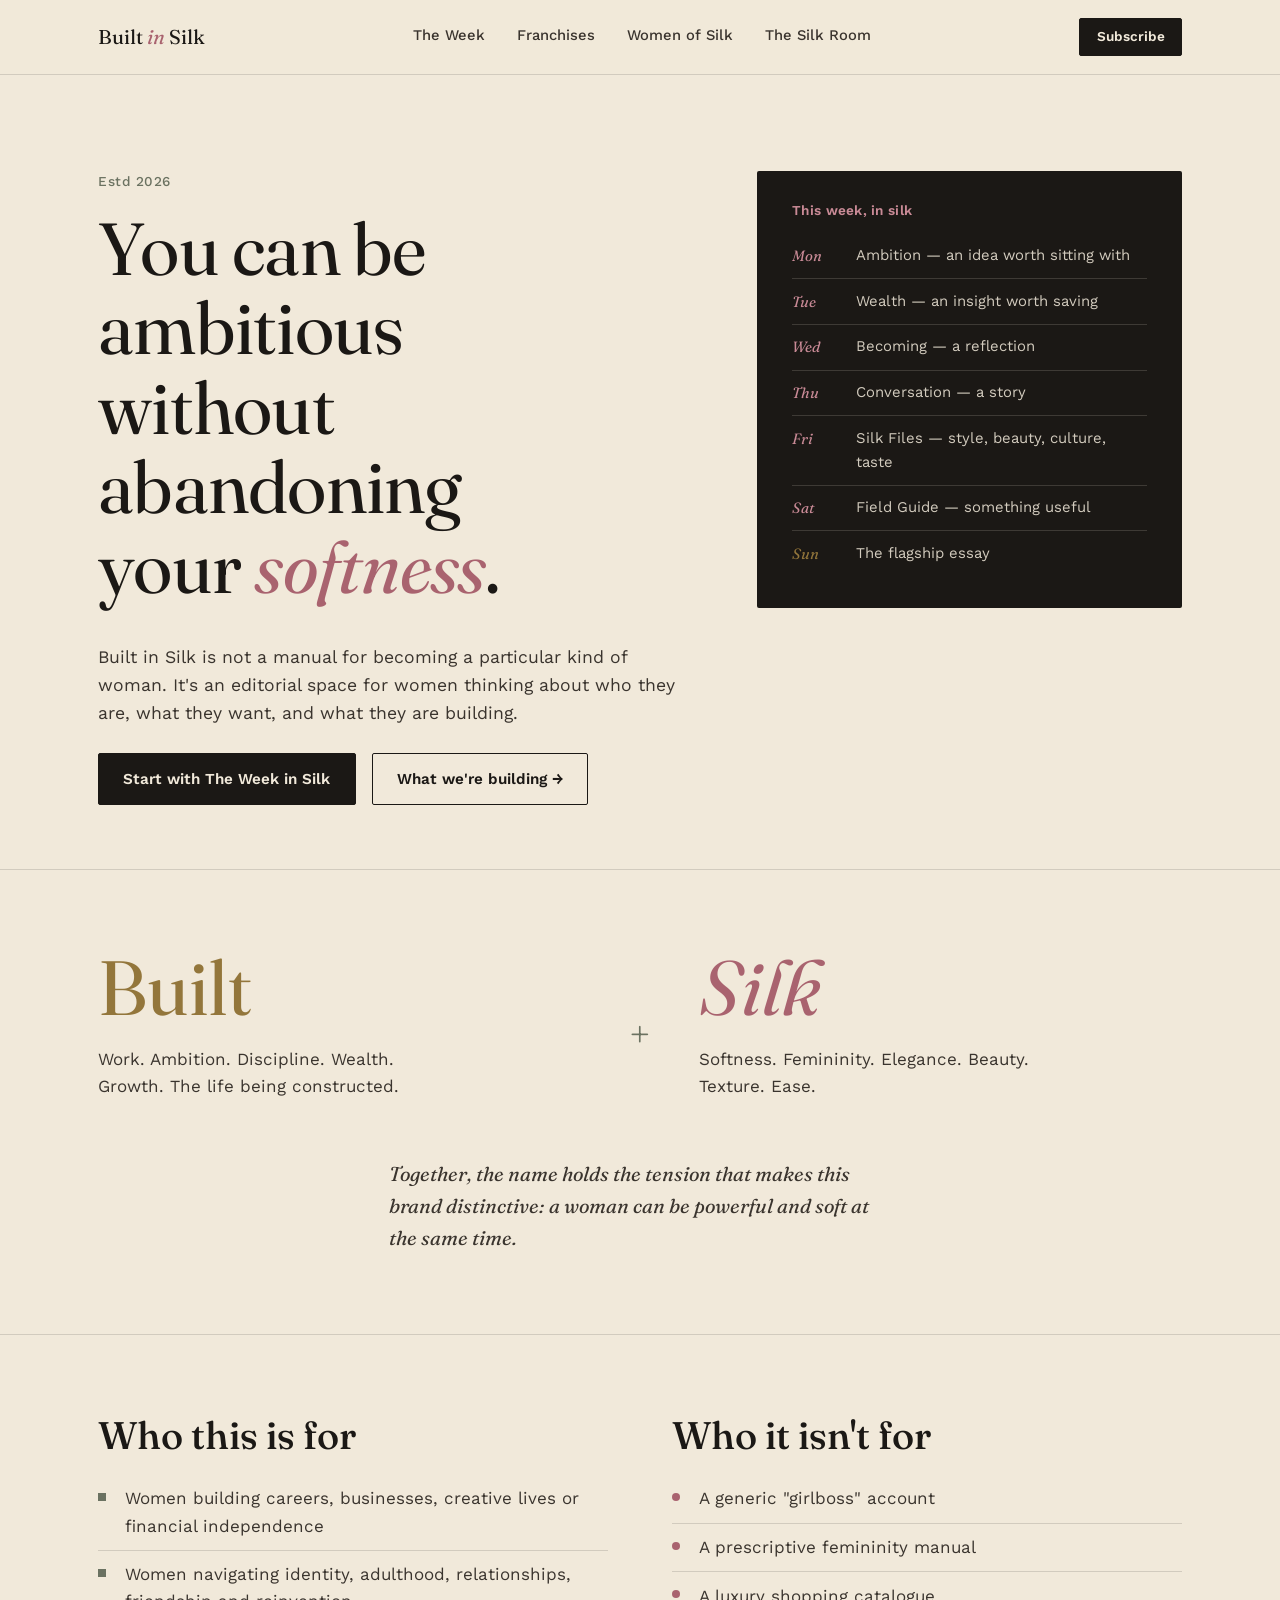
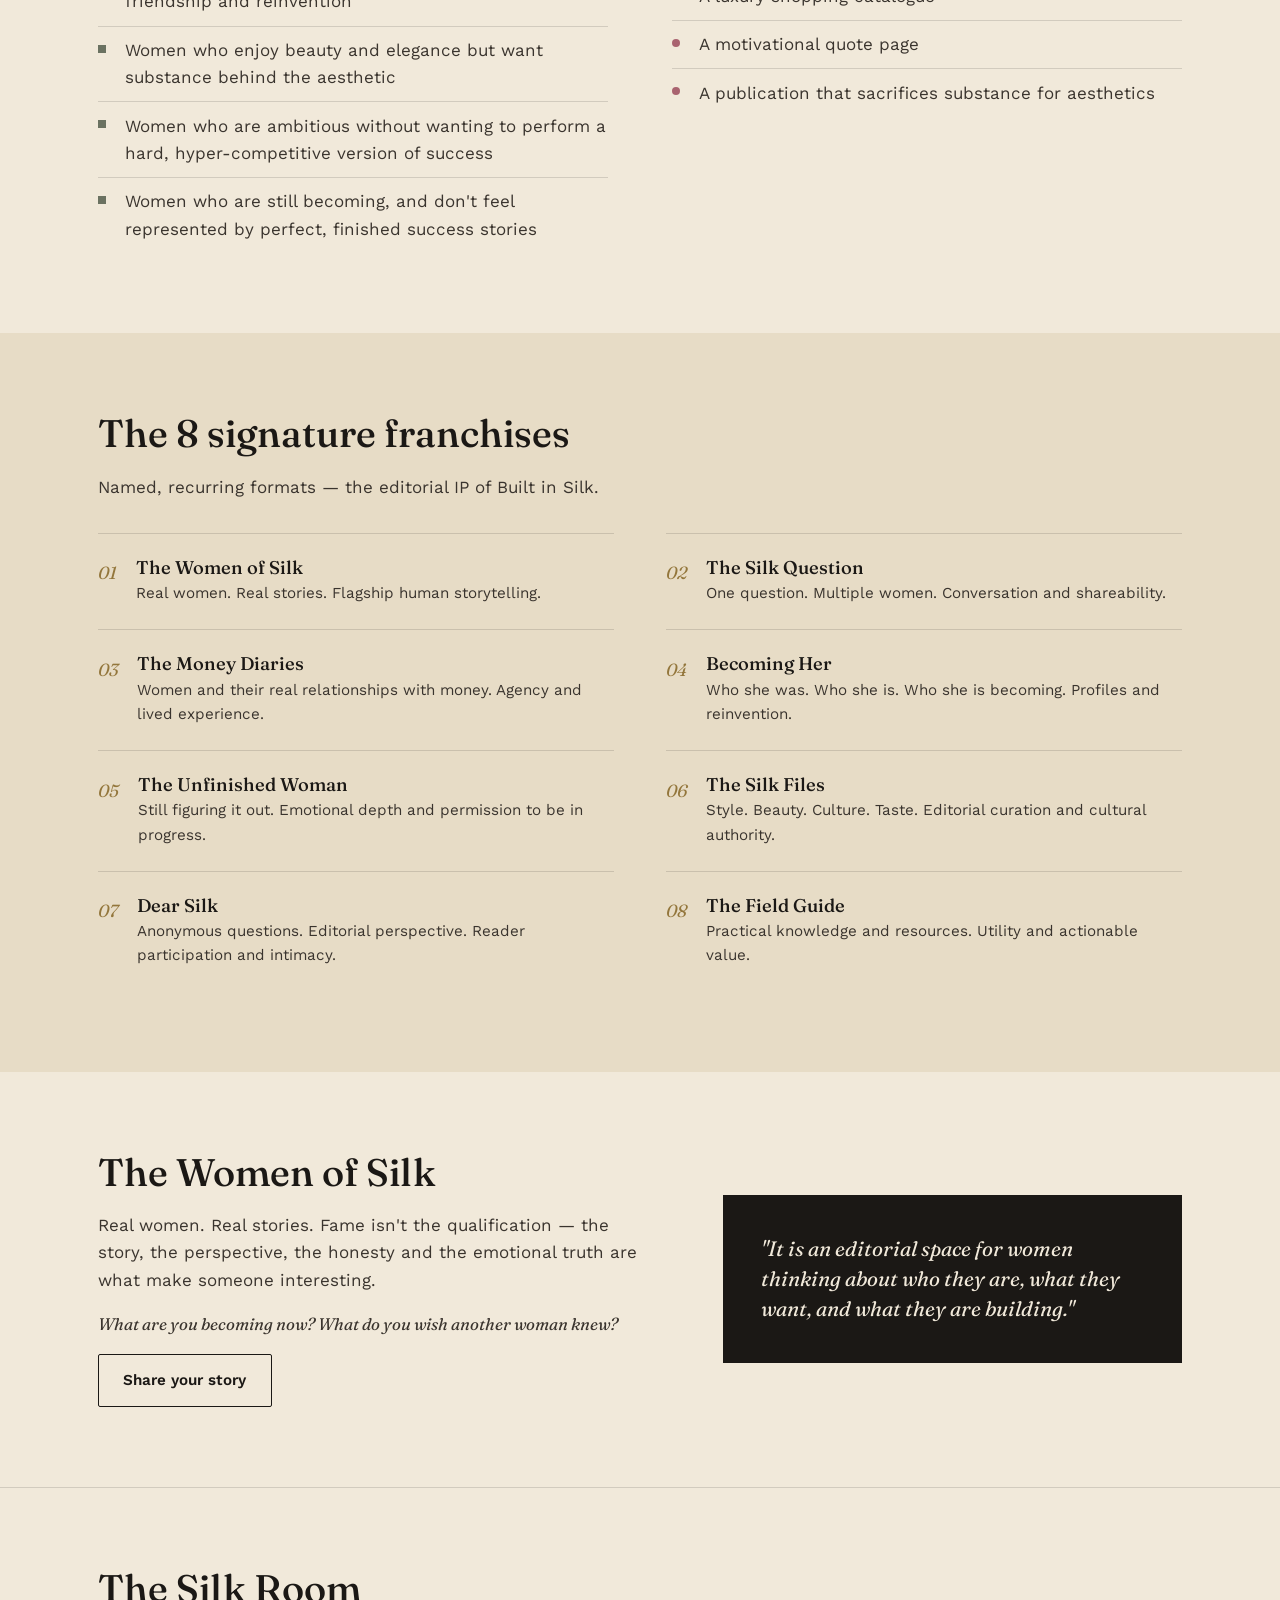
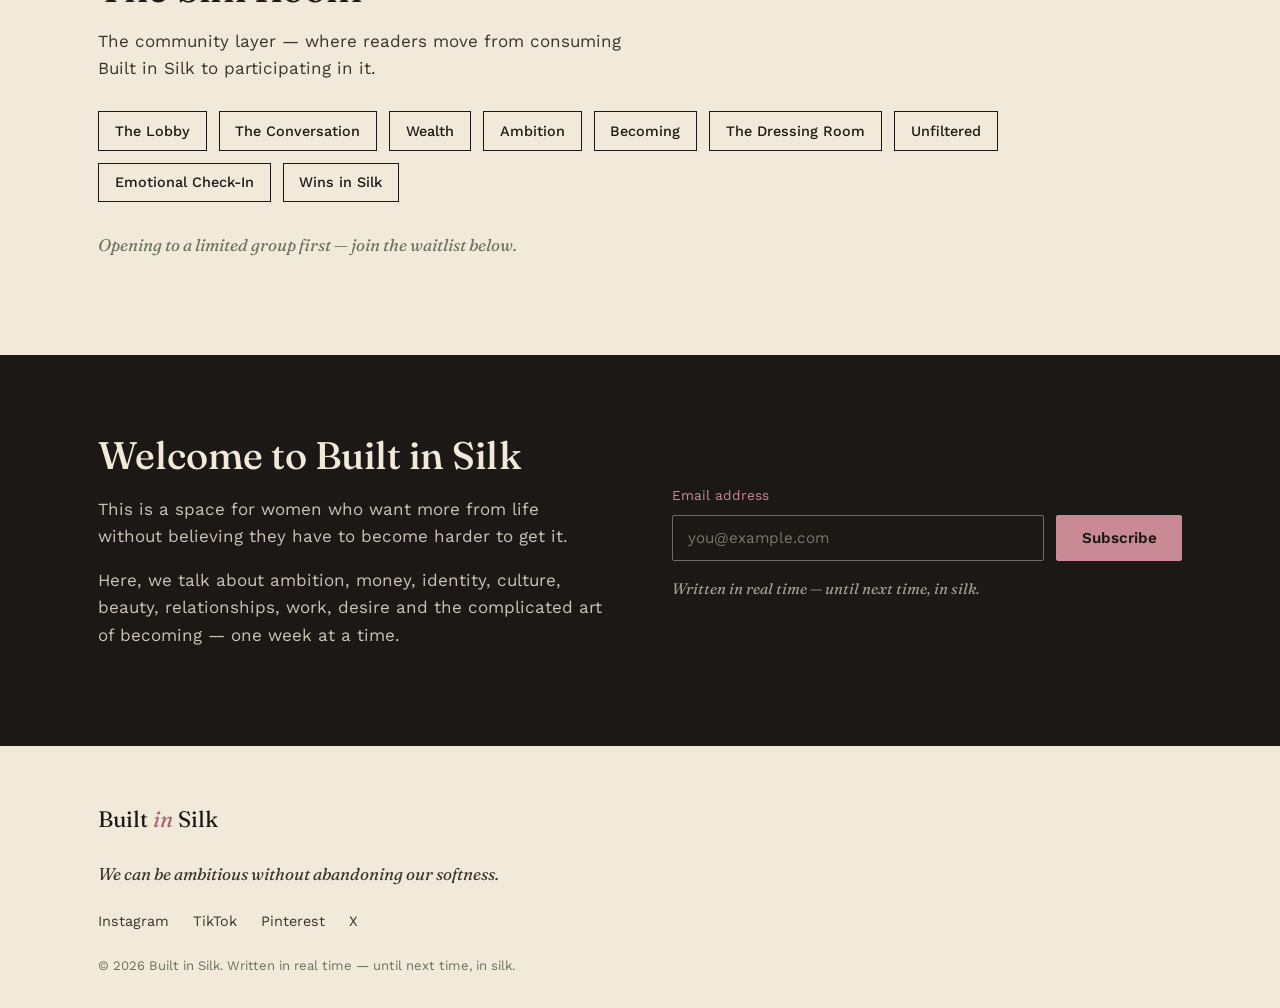
==== index.html @ 6a990e17 "v1" ====
<!DOCTYPE html>
<html lang="en">
<head>
<meta charset="UTF-8">
<meta name="viewport" content="width=device-width, initial-scale=1.0">
<title>Built in Silk — Ambition, wealth &amp; becoming, without losing your softness</title>
<meta name="description" content="Built in Silk is an editorial space for women thinking about who they are, what they want, and what they are building. Ambition, money, identity, culture, beauty and the complicated art of becoming — explored one week at a time.">
<link rel="preconnect" href="https://fonts.googleapis.com">
<link rel="preconnect" href="https://fonts.gstatic.com" crossorigin>
<link href="https://fonts.googleapis.com/css2?family=Fraunces:ital,opsz,wght@0,9..144,400;0,9..144,500;0,9..144,600;1,9..144,500&family=Work+Sans:wght@400;500;600&display=swap" rel="stylesheet">
<link rel="stylesheet" href="styles.css">

<link rel="icon" href="favicon.ico" sizes="any">
<link rel="icon" type="image/png" sizes="16x16" href="favicon-16x16.png">
<link rel="icon" type="image/png" sizes="32x32" href="favicon-32x32.png">
<link rel="apple-touch-icon" sizes="180x180" href="apple-touch-icon.png">
<link rel="manifest" href="site.webmanifest">
<meta name="theme-color" content="#1B1815">
</head>
<body>

<a class="skip-link" href="#main">Skip to content</a>

<header class="site-header">
  <div class="wrap header-inner">
    <a class="wordmark" href="#top">Built <em>in</em> Silk</a>
    <nav class="main-nav" aria-label="Primary">
      <a href="#week">The Week</a>
      <a href="#franchises">Franchises</a>
      <a href="#women">Women of Silk</a>
      <a href="#room">The Silk Room</a>
    </nav>
    <a class="btn btn-small" href="#subscribe">Subscribe</a>
  </div>
</header>

<main id="main">

  <section class="hero" id="top">
    <div class="wrap hero-grid">
      <div class="hero-copy">
        <p class="eyebrow">Estd 2026</p>
        <h1>You can be ambitious<br>without abandoning<br>your <em>softness</em>.</h1>
        <p class="hero-lede">Built in Silk is not a manual for becoming a particular kind of woman. It's an editorial space for women thinking about who they are, what they want, and what they are building.</p>
        <div class="hero-actions">
          <a class="btn" href="#subscribe">Start with The Week in Silk</a>
          <a class="btn btn-ghost" href="#essence">What we're building →</a>
        </div>
      </div>

      <aside class="week-strip" aria-labelledby="week-strip-heading">
        <h2 id="week-strip-heading">This week, in silk</h2>
        <ol class="week-list">
          <li><span class="day">Mon</span><span class="week-desc">Ambition — an idea worth sitting with</span></li>
          <li><span class="day">Tue</span><span class="week-desc">Wealth — an insight worth saving</span></li>
          <li><span class="day">Wed</span><span class="week-desc">Becoming — a reflection</span></li>
          <li><span class="day">Thu</span><span class="week-desc">Conversation — a story</span></li>
          <li><span class="day">Fri</span><span class="week-desc">Silk Files — style, beauty, culture, taste</span></li>
          <li><span class="day">Sat</span><span class="week-desc">Field Guide — something useful</span></li>
          <li><span class="day day-sunday">Sun</span><span class="week-desc">The flagship essay</span></li>
        </ol>
      </aside>
    </div>
  </section>

  <section class="essence" id="essence">
    <div class="wrap essence-grid">
      <div class="essence-word essence-built">
        <span class="essence-label">Built</span>
        <p>Work. Ambition. Discipline. Wealth. Growth. The life being constructed.</p>
      </div>
      <div class="essence-join" aria-hidden="true">+</div>
      <div class="essence-word essence-silk">
        <span class="essence-label">Silk</span>
        <p>Softness. Femininity. Elegance. Beauty. Texture. Ease.</p>
      </div>
    </div>
    <p class="essence-belief wrap">Together, the name holds the tension that makes this brand distinctive: a woman can be powerful and soft at the same time.</p>
  </section>

  <section class="audience">
    <div class="wrap audience-grid">
      <div>
        <h2>Who this is for</h2>
        <ul class="check-list">
          <li>Women building careers, businesses, creative lives or financial independence</li>
          <li>Women navigating identity, adulthood, relationships, friendship and reinvention</li>
          <li>Women who enjoy beauty and elegance but want substance behind the aesthetic</li>
          <li>Women who are ambitious without wanting to perform a hard, hyper-competitive version of success</li>
          <li>Women who are still becoming, and don't feel represented by perfect, finished success stories</li>
        </ul>
      </div>
      <div>
        <h2>Who it isn't for</h2>
        <ul class="x-list">
          <li>A generic "girlboss" account</li>
          <li>A prescriptive femininity manual</li>
          <li>A luxury shopping catalogue</li>
          <li>A motivational quote page</li>
          <li>A publication that sacrifices substance for aesthetics</li>
        </ul>
      </div>
    </div>
  </section>

  <section class="franchises" id="franchises">
    <div class="wrap">
      <h2>The 8 signature franchises</h2>
      <p class="section-lede">Named, recurring formats — the editorial IP of Built in Silk.</p>
      <ol class="franchise-index">
        <li><span class="num">01</span><div><h3>The Women of Silk</h3><p>Real women. Real stories. Flagship human storytelling.</p></div></li>
        <li><span class="num">02</span><div><h3>The Silk Question</h3><p>One question. Multiple women. Conversation and shareability.</p></div></li>
        <li><span class="num">03</span><div><h3>The Money Diaries</h3><p>Women and their real relationships with money. Agency and lived experience.</p></div></li>
        <li><span class="num">04</span><div><h3>Becoming Her</h3><p>Who she was. Who she is. Who she is becoming. Profiles and reinvention.</p></div></li>
        <li><span class="num">05</span><div><h3>The Unfinished Woman</h3><p>Still figuring it out. Emotional depth and permission to be in progress.</p></div></li>
        <li><span class="num">06</span><div><h3>The Silk Files</h3><p>Style. Beauty. Culture. Taste. Editorial curation and cultural authority.</p></div></li>
        <li><span class="num">07</span><div><h3>Dear Silk</h3><p>Anonymous questions. Editorial perspective. Reader participation and intimacy.</p></div></li>
        <li><span class="num">08</span><div><h3>The Field Guide</h3><p>Practical knowledge and resources. Utility and actionable value.</p></div></li>
      </ol>
    </div>
  </section>

  <section class="women" id="women">
    <div class="wrap women-grid">
      <div class="women-copy">
        <h2>The Women of Silk</h2>
        <p>Real women. Real stories. Fame isn't the qualification — the story, the perspective, the honesty and the emotional truth are what make someone interesting.</p>
        <p class="women-question">What are you becoming now? What do you wish another woman knew?</p>
        <a class="btn btn-ghost" href="#subscribe">Share your story</a>
      </div>
      <div class="women-quote">
        <blockquote>
          "It is an editorial space for women thinking about who they are, what they want, and what they are building."
        </blockquote>
      </div>
    </div>
  </section>

  <section class="room" id="room">
    <div class="wrap">
      <h2>The Silk Room</h2>
      <p class="section-lede">The community layer — where readers move from consuming Built in Silk to participating in it.</p>
      <ul class="room-list">
        <li>The Lobby</li>
        <li>The Conversation</li>
        <li>Wealth</li>
        <li>Ambition</li>
        <li>Becoming</li>
        <li>The Dressing Room</li>
        <li>Unfiltered</li>
        <li>Emotional Check-In</li>
        <li>Wins in Silk</li>
      </ul>
      <p class="room-note">Opening to a limited group first — join the waitlist below.</p>
    </div>
  </section>

  <section class="subscribe" id="subscribe">
    <div class="wrap subscribe-grid">
      <div class="subscribe-copy">
        <h2>Welcome to Built in Silk</h2>
        <p>This is a space for women who want more from life without believing they have to become harder to get it.</p>
        <p>Here, we talk about ambition, money, identity, culture, beauty, relationships, work, desire and the complicated art of becoming — one week at a time.</p>
      </div>
      <form class="subscribe-form" action="#" method="post">
        <label for="email">Email address</label>
        <div class="form-row">
          <input type="email" id="email" name="email" placeholder="you@example.com" required>
          <button type="submit" class="btn">Subscribe</button>
        </div>
        <p class="form-note">Written in real time — until next time, in silk.</p>
      </form>
    </div>
  </section>

</main>

<footer class="site-footer">
  <div class="wrap footer-inner">
    <p class="wordmark small">Built <em>in</em> Silk</p>
    <p class="footer-rule">We can be ambitious without abandoning our softness.</p>
    <nav class="footer-nav" aria-label="Social">
      <a href="#">Instagram</a>
      <a href="#">TikTok</a>
      <a href="#">Pinterest</a>
      <a href="#">X</a>
    </nav>
    <p class="footer-copy">© 2026 Built in Silk. Written in real time — until next time, in silk.</p>
  </div>
</footer>

<script src="script.js"></script>
</body>
</html>
---- styles.css ----
/* ---------------------------------------------------
   Built in Silk — tokens
--------------------------------------------------- */
:root{
  --ink: #1B1815;
  --ink-soft: #3A342E;
  --paper: #F1E9DA;
  --paper-deep: #E7DCC6;
  --silk: #C98A96;
  --silk-deep: #A9636F;
  --gold: #93763B;
  --sage: #6B7261;
  --line: rgba(27,24,21,0.14);

  --serif: "Fraunces", ui-serif, Georgia, serif;
  --sans: "Work Sans", ui-sans-serif, system-ui, sans-serif;

  --max: 1180px;
  --gutter: clamp(1.25rem, 4vw, 3rem);
}

*, *::before, *::after{ box-sizing: border-box; }
html{ scroll-behavior: smooth; }
@media (prefers-reduced-motion: reduce){
  html{ scroll-behavior: auto; }
  *{ animation-duration: 0.001ms !important; animation-iteration-count: 1 !important; transition-duration: 0.001ms !important; }
}

body{
  margin: 0;
  background: var(--paper);
  color: var(--ink);
  font-family: var(--sans);
  font-size: 17px;
  line-height: 1.6;
  -webkit-font-smoothing: antialiased;
}

.wrap{
  max-width: var(--max);
  margin: 0 auto;
  padding-left: var(--gutter);
  padding-right: var(--gutter);
}

h1, h2, h3{
  font-family: var(--serif);
  font-weight: 500;
  line-height: 1.08;
  margin: 0 0 0.5em;
  color: var(--ink);
}

h1{ font-size: clamp(2.6rem, 6vw, 4.6rem); font-weight: 400; letter-spacing: -0.01em; }
h1 em{ font-style: italic; color: var(--silk-deep); }
h2{ font-size: clamp(1.7rem, 3.4vw, 2.4rem); }
h3{ font-size: 1.15rem; margin-bottom: 0.3em; }

p{ margin: 0 0 1em; max-width: 62ch; }

a{ color: inherit; }

.skip-link{
  position: absolute;
  left: -9999px;
  top: 0;
  background: var(--ink);
  color: var(--paper);
  padding: 0.75em 1.25em;
  z-index: 100;
}
.skip-link:focus{ left: var(--gutter); top: 1rem; }

a:focus-visible, button:focus-visible, input:focus-visible{
  outline: 2px solid var(--gold);
  outline-offset: 3px;
}

/* ---------------------------------------------------
   Buttons
--------------------------------------------------- */
.btn{
  display: inline-block;
  font-family: var(--sans);
  font-weight: 600;
  font-size: 0.95rem;
  text-decoration: none;
  background: var(--ink);
  color: var(--paper);
  padding: 0.85em 1.6em;
  border-radius: 2px;
  border: 1px solid var(--ink);
  cursor: pointer;
  transition: background 0.2s ease, color 0.2s ease, transform 0.2s ease;
}
.btn:hover{ background: var(--gold); border-color: var(--gold); }
.btn-small{ padding: 0.55em 1.2em; font-size: 0.85rem; }
.btn-ghost{
  background: transparent;
  color: var(--ink);
  border: 1px solid var(--ink);
}
.btn-ghost:hover{ background: var(--ink); color: var(--paper); }

/* ---------------------------------------------------
   Header
--------------------------------------------------- */
.site-header{
  position: sticky;
  top: 0;
  background: rgba(241,233,218,0.92);
  backdrop-filter: blur(6px);
  border-bottom: 1px solid var(--line);
  z-index: 20;
}
.header-inner{
  display: flex;
  align-items: center;
  justify-content: space-between;
  padding-top: 1.1rem;
  padding-bottom: 1.1rem;
  gap: 1.5rem;
}
.wordmark{
  font-family: var(--serif);
  font-size: 1.25rem;
  text-decoration: none;
  color: var(--ink);
  white-space: nowrap;
}
.wordmark em{ font-style: italic; color: var(--silk-deep); }
.wordmark.small{ font-size: 1.4rem; }

.main-nav{
  display: flex;
  gap: 2rem;
  flex: 1;
  justify-content: center;
}
.main-nav a{
  text-decoration: none;
  font-size: 0.92rem;
  font-weight: 500;
  color: var(--ink-soft);
  position: relative;
  padding-bottom: 3px;
}
.main-nav a::after{
  content: "";
  position: absolute;
  left: 0; right: 100%;
  bottom: 0;
  height: 1px;
  background: var(--gold);
  transition: right 0.25s ease;
}
.main-nav a:hover::after{ right: 0; }

@media (max-width: 780px){
  .main-nav{ display: none; }
}

/* ---------------------------------------------------
   Hero
--------------------------------------------------- */
.hero{ padding: clamp(3rem, 8vw, 6rem) 0 clamp(2.5rem, 6vw, 4rem); }
.hero-grid{
  display: grid;
  grid-template-columns: 1.4fr 1fr;
  gap: clamp(2rem, 5vw, 5rem);
  align-items: start;
}
@media (max-width: 900px){
  .hero-grid{ grid-template-columns: 1fr; }
}

.eyebrow{
  font-size: 0.85rem;
  letter-spacing: 0.04em;
  color: var(--sage);
  margin-bottom: 1.2em;
  font-weight: 500;
}

.hero-copy h1{ animation: rise 0.8s ease both; }
.hero-lede{ font-size: 1.1rem; color: var(--ink-soft); animation: rise 0.8s 0.15s ease both; }
.hero-actions{ display: flex; flex-wrap: wrap; gap: 1rem; margin-top: 1.6rem; animation: rise 0.8s 0.3s ease both; }

@keyframes rise{
  from{ opacity: 0; transform: translateY(14px); }
  to{ opacity: 1; transform: translateY(0); }
}

.week-strip{
  background: var(--ink);
  color: var(--paper);
  padding: 2rem clamp(1.4rem, 3vw, 2.2rem);
  border-radius: 2px;
  animation: rise 0.8s 0.2s ease both;
}
.week-strip h2{
  font-family: var(--sans);
  font-size: 0.85rem;
  font-weight: 600;
  letter-spacing: 0.02em;
  color: var(--silk);
  margin-bottom: 1.2em;
}
.week-list{
  list-style: none;
  margin: 0; padding: 0;
}
.week-list li{
  display: flex;
  gap: 1rem;
  padding: 0.7em 0;
  border-top: 1px solid rgba(241,233,218,0.16);
  font-size: 0.93rem;
}
.week-list li:first-child{ border-top: none; }
.day{
  font-family: var(--serif);
  font-style: italic;
  color: var(--silk);
  min-width: 3.2em;
  flex-shrink: 0;
}
.day-sunday{ color: var(--gold); }
.week-desc{ color: rgba(241,233,218,0.86); }

/* ---------------------------------------------------
   Essence (BUILT + SILK)
--------------------------------------------------- */
.essence{ padding: clamp(3rem, 7vw, 5rem) 0; border-top: 1px solid var(--line); border-bottom: 1px solid var(--line); }
.essence-grid{
  max-width: var(--max);
  margin: 0 auto;
  padding: 0 var(--gutter);
  display: grid;
  grid-template-columns: 1fr auto 1fr;
  gap: clamp(1.5rem, 4vw, 3rem);
  align-items: center;
}
@media (max-width: 700px){
  .essence-grid{ grid-template-columns: 1fr; text-align: left; }
  .essence-join{ display: none; }
}
.essence-label{
  display: block;
  font-family: var(--serif);
  font-size: clamp(2.8rem, 7vw, 4.8rem);
  line-height: 1;
  margin-bottom: 0.25em;
}
.essence-built .essence-label{ color: var(--gold); }
.essence-silk .essence-label{ color: var(--silk-deep); font-style: italic; }
.essence-word p{ color: var(--ink-soft); max-width: 32ch; }
.essence-join{
  font-family: var(--serif);
  font-size: 2.5rem;
  color: var(--sage);
}
.essence-belief{
  margin-top: 2.5rem;
  font-family: var(--serif);
  font-size: 1.25rem;
  font-style: italic;
  color: var(--ink-soft);
  max-width: 46ch;
}

/* ---------------------------------------------------
   Audience
--------------------------------------------------- */
.audience{ padding: clamp(3rem, 7vw, 5rem) 0; }
.audience-grid{
  display: grid;
  grid-template-columns: 1fr 1fr;
  gap: clamp(2rem, 5vw, 4rem);
}
@media (max-width: 780px){ .audience-grid{ grid-template-columns: 1fr; } }
.check-list, .x-list{ list-style: none; margin: 0; padding: 0; }
.check-list li, .x-list li{
  padding: 0.6em 0 0.6em 1.6em;
  border-top: 1px solid var(--line);
  position: relative;
  color: var(--ink-soft);
}
.check-list li:first-child, .x-list li:first-child{ border-top: none; }
.check-list li::before{
  content: "";
  position: absolute; left: 0; top: 1.05em;
  width: 8px; height: 8px;
  background: var(--sage);
}
.x-list li::before{
  content: "";
  position: absolute; left: 0; top: 1.05em;
  width: 8px; height: 8px;
  background: var(--silk-deep);
  border-radius: 50%;
}

/* ---------------------------------------------------
   Franchises
--------------------------------------------------- */
.franchises{ padding: clamp(3rem, 7vw, 5rem) 0; background: var(--paper-deep); }
.section-lede{ color: var(--ink-soft); max-width: 50ch; }
.franchise-index{
  list-style: none;
  margin: 2rem 0 0;
  padding: 0;
  display: grid;
  grid-template-columns: 1fr 1fr;
  column-gap: clamp(2rem, 4vw, 4rem);
}
.franchise-index li{
  display: flex;
  gap: 1.2rem;
  padding: 1.4em 0;
  border-top: 1px solid var(--line);
}
@media (max-width: 780px){
  .franchise-index{ grid-template-columns: 1fr; }
}
.franchise-index .num{
  font-family: var(--serif);
  font-style: italic;
  color: var(--gold);
  font-size: 1.1rem;
  flex-shrink: 0;
  padding-top: 0.1em;
}
.franchise-index h3{ margin-bottom: 0.2em; }
.franchise-index p{ color: var(--ink-soft); font-size: 0.95rem; margin: 0; }

/* ---------------------------------------------------
   Women of Silk
--------------------------------------------------- */
.women{ padding: clamp(3rem, 7vw, 5rem) 0; }
.women-grid{
  display: grid;
  grid-template-columns: 1.1fr 0.9fr;
  gap: clamp(2rem, 5vw, 4rem);
  align-items: center;
}
@media (max-width: 780px){ .women-grid{ grid-template-columns: 1fr; } }
.women-copy p{ color: var(--ink-soft); }
.women-question{ font-style: italic; font-family: var(--serif); color: var(--ink); font-size: 1.05rem; }
.women-quote{
  background: var(--ink);
  color: var(--paper);
  padding: clamp(1.6rem, 4vw, 2.4rem);
}
.women-quote blockquote{
  margin: 0;
  font-family: var(--serif);
  font-style: italic;
  font-size: 1.3rem;
  line-height: 1.45;
}

/* ---------------------------------------------------
   Silk Room
--------------------------------------------------- */
.room{ padding: clamp(3rem, 7vw, 5rem) 0; border-top: 1px solid var(--line); }
.room-list{
  list-style: none;
  display: flex;
  flex-wrap: wrap;
  gap: 0.75rem;
  margin: 1.8rem 0;
  padding: 0;
}
.room-list li{
  border: 1px solid var(--ink);
  padding: 0.5em 1.1em;
  font-size: 0.9rem;
  font-weight: 500;
}
.room-note{ color: var(--sage); font-style: italic; font-family: var(--serif); }

/* ---------------------------------------------------
   Subscribe
--------------------------------------------------- */
.subscribe{ padding: clamp(3rem, 7vw, 5rem) 0; background: var(--ink); color: var(--paper); }
.subscribe h2{ color: var(--paper); }
.subscribe-copy p{ color: rgba(241,233,218,0.82); }
.subscribe-grid{
  display: grid;
  grid-template-columns: 1fr 1fr;
  gap: clamp(2rem, 5vw, 4rem);
  align-items: center;
}
@media (max-width: 780px){ .subscribe-grid{ grid-template-columns: 1fr; } }
.subscribe-form label{
  display: block;
  font-size: 0.85rem;
  margin-bottom: 0.6em;
  color: var(--silk);
}
.form-row{ display: flex; gap: 0.75rem; flex-wrap: wrap; }
.form-row input{
  flex: 1;
  min-width: 200px;
  padding: 0.85em 1em;
  border: 1px solid rgba(241,233,218,0.4);
  background: transparent;
  color: var(--paper);
  font-family: var(--sans);
  font-size: 0.95rem;
  border-radius: 2px;
}
.form-row input::placeholder{ color: rgba(241,233,218,0.45); }
.form-row .btn{ background: var(--silk); border-color: var(--silk); color: var(--ink); font-weight: 600; }
.form-row .btn:hover{ background: var(--gold); border-color: var(--gold); color: var(--paper); }
.form-note{ margin-top: 1rem; font-style: italic; font-family: var(--serif); color: rgba(241,233,218,0.65); font-size: 0.95rem; }

/* ---------------------------------------------------
   Footer
--------------------------------------------------- */
.site-footer{ padding: clamp(2.5rem, 6vw, 3.5rem) 0 2rem; }
.footer-inner{ text-align: left; }
.footer-rule{
  font-family: var(--serif);
  font-style: italic;
  color: var(--ink-soft);
  margin-bottom: 1.4rem;
}
.footer-nav{ display: flex; gap: 1.5rem; margin-bottom: 1.4rem; }
.footer-nav a{ text-decoration: none; font-size: 0.9rem; color: var(--ink-soft); }
.footer-nav a:hover{ color: var(--gold); }
.footer-copy{ font-size: 0.82rem; color: var(--sage); margin: 0; }
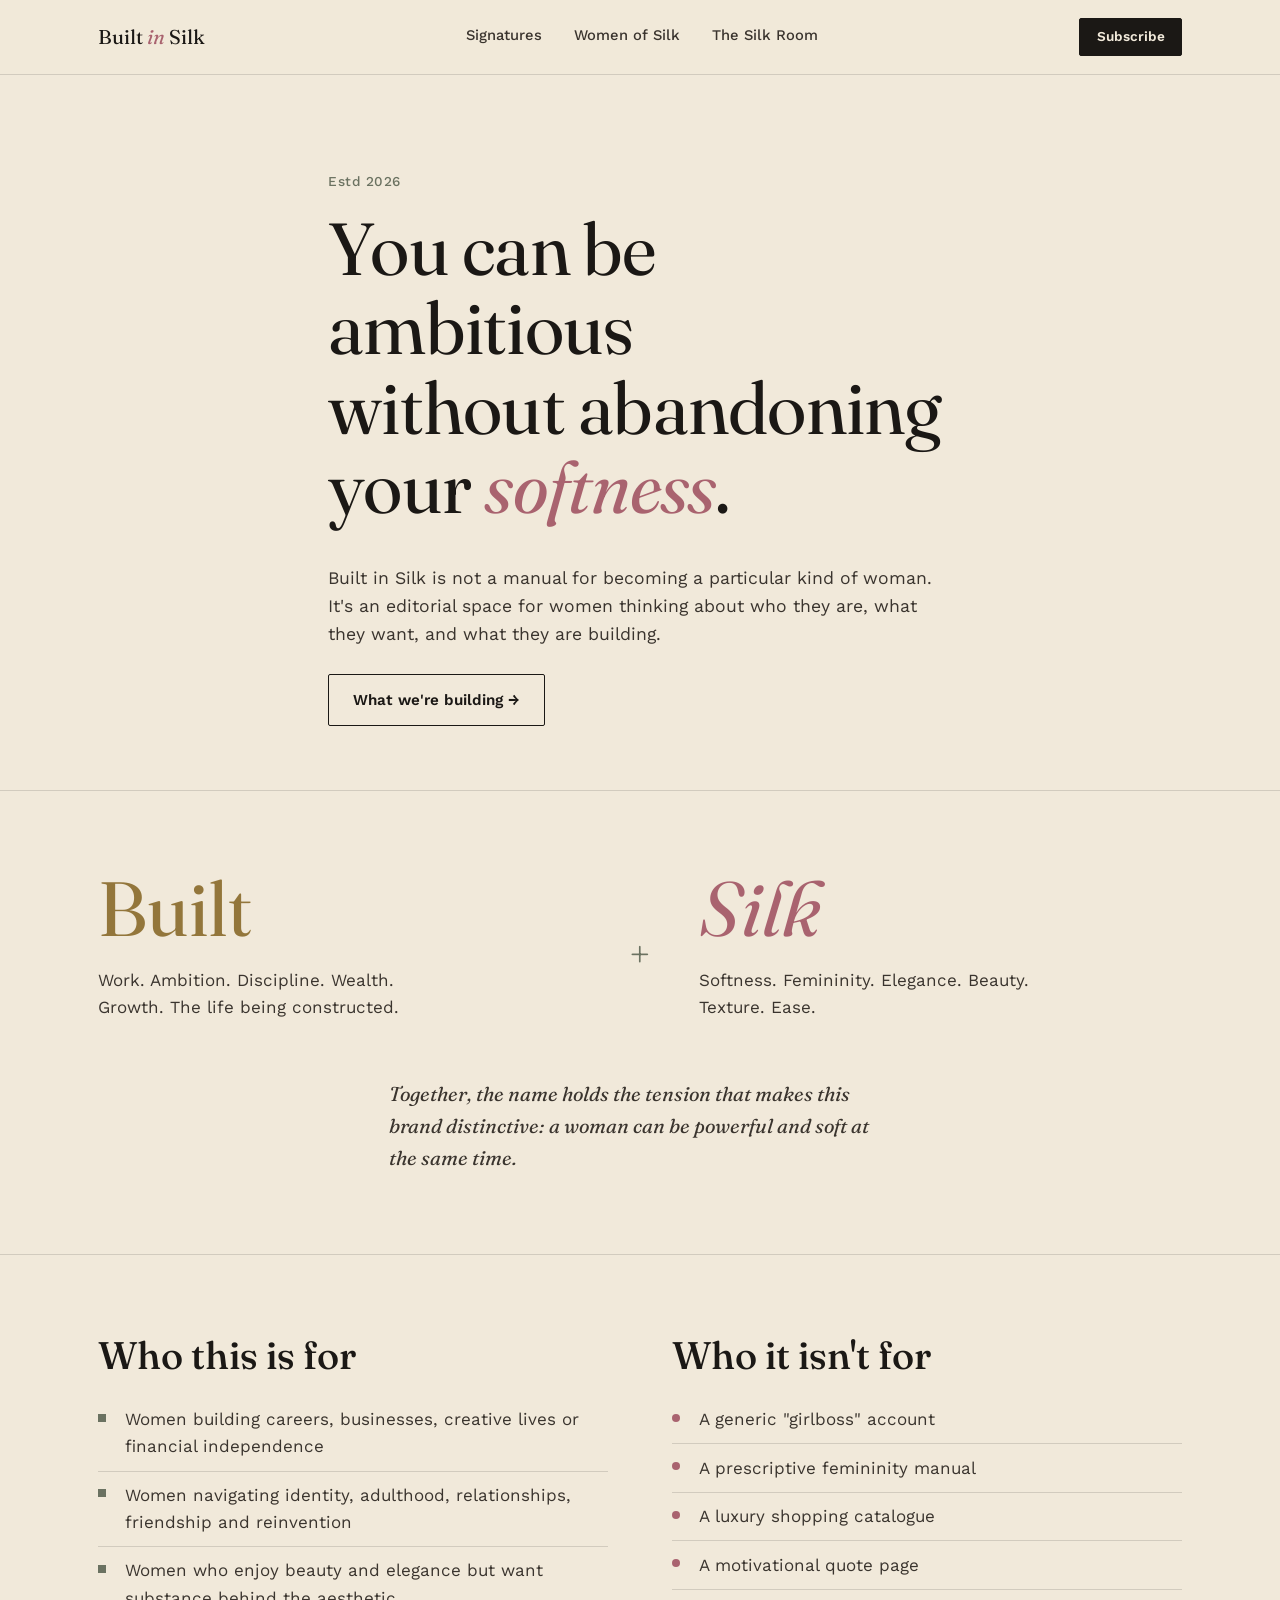
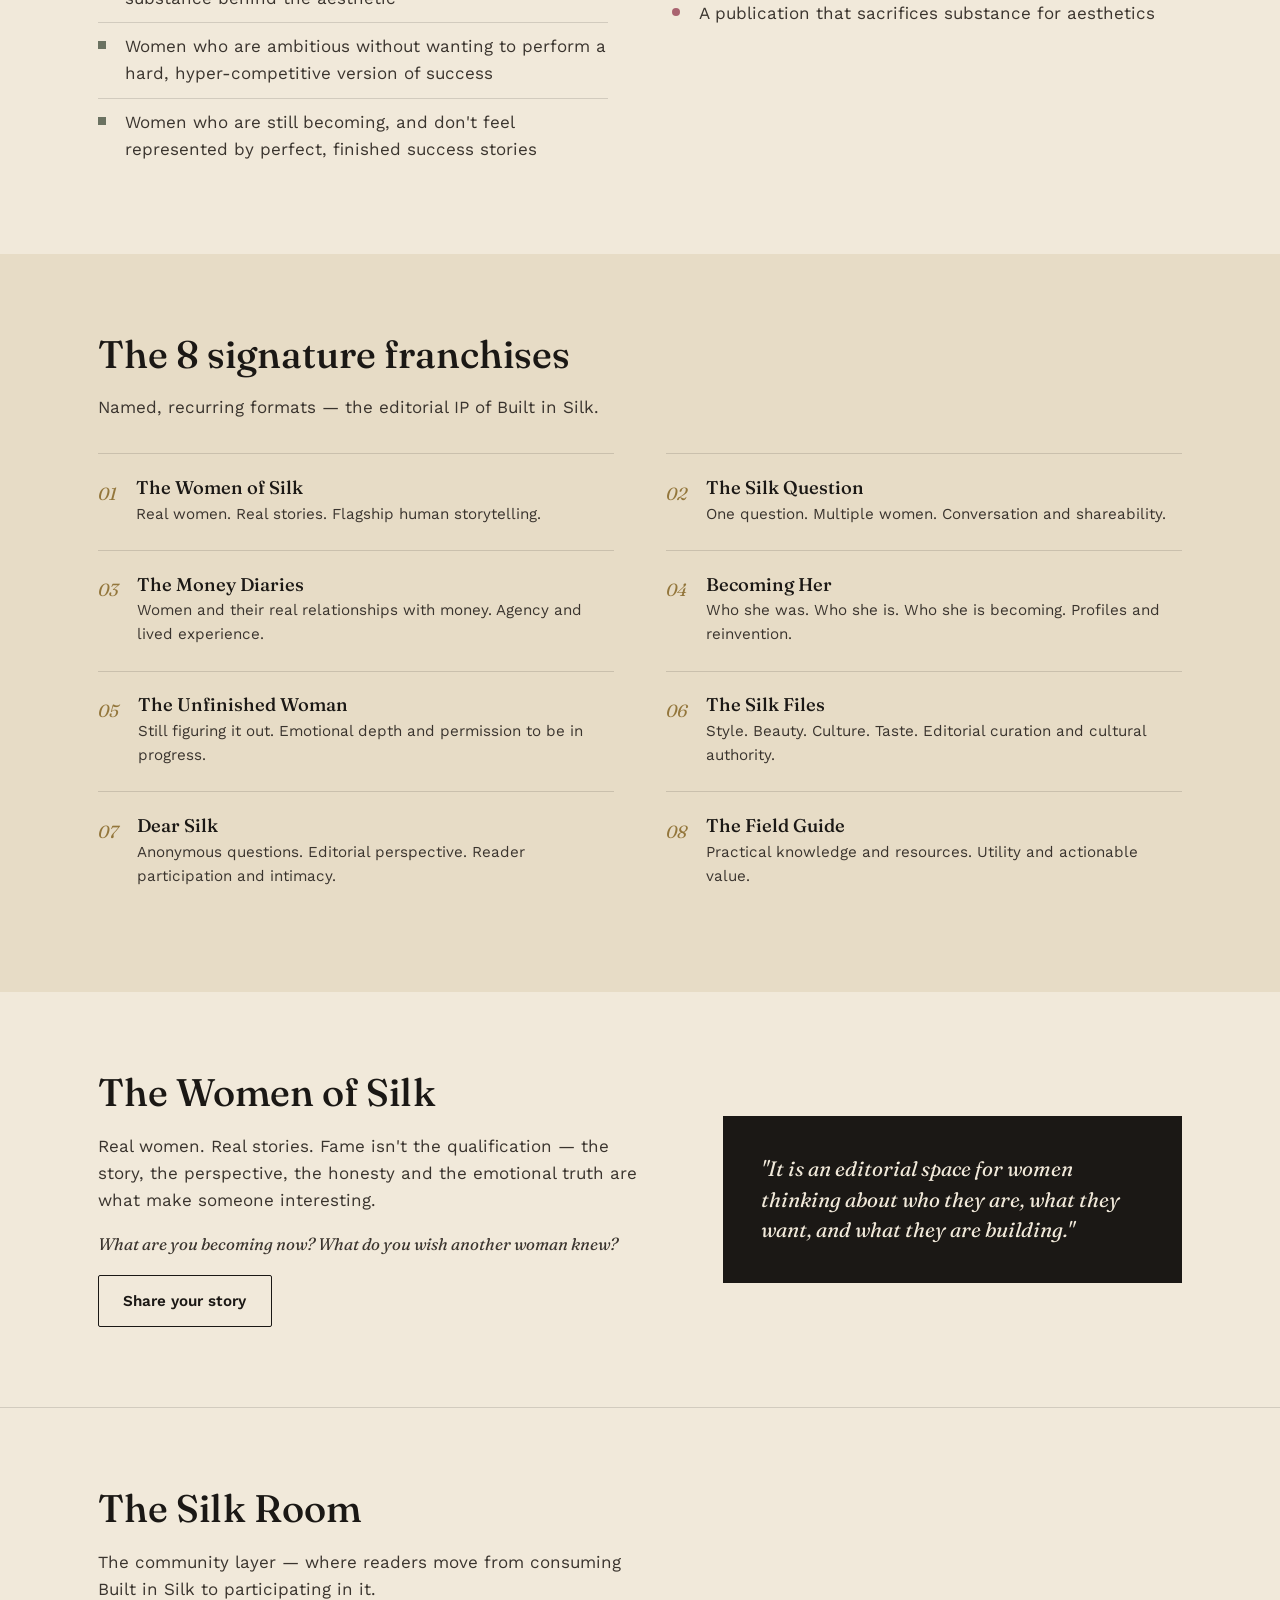
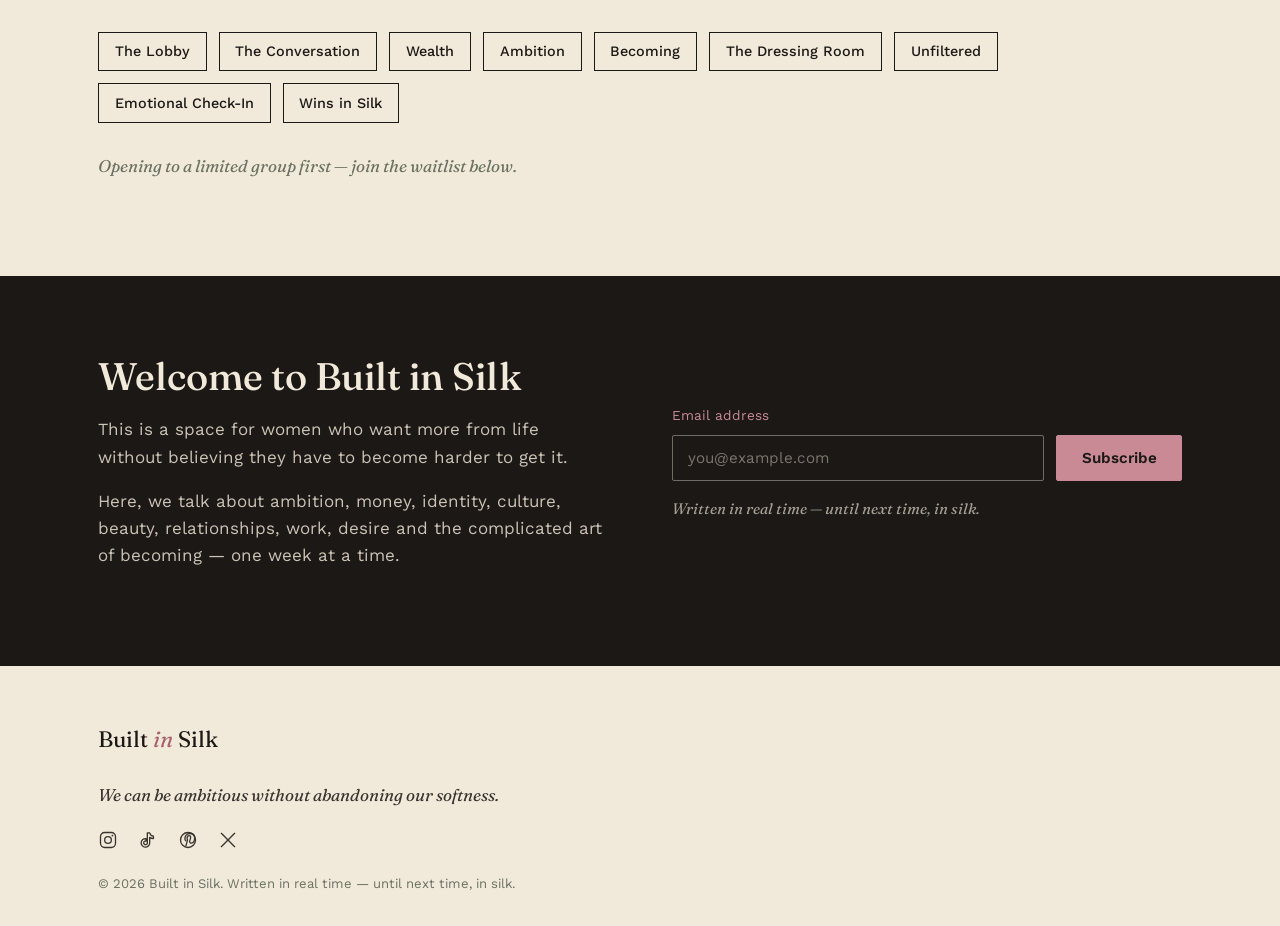
==== commit 0faf7eba: "v2" ====
--- a/index.html
+++ b/index.html
@@ -25,10 +25,34 @@
   <div class="wrap header-inner">
     <a class="wordmark" href="#top">Built <em>in</em> Silk</a>
     <nav class="main-nav" aria-label="Primary">
-      <a href="#week">The Week</a>
-      <a href="#franchises">Franchises</a>
+      <div class="nav-item has-dropdown">
+        <a href="#franchises" class="nav-trigger" aria-haspopup="true">Signatures</a>
+        <ul class="dropdown">
+          <li><a href="#franchise-women-of-silk">The Women of Silk</a></li>
+          <li><a href="#franchise-silk-question">The Silk Question</a></li>
+          <li><a href="#franchise-money-diaries">The Money Diaries</a></li>
+          <li><a href="#franchise-becoming-her">Becoming Her</a></li>
+          <li><a href="#franchise-unfinished-woman">The Unfinished Woman</a></li>
+          <li><a href="#franchise-silk-files">The Silk Files</a></li>
+          <li><a href="#franchise-dear-silk">Dear Silk</a></li>
+          <li><a href="#franchise-field-guide">The Field Guide</a></li>
+        </ul>
+      </div>
       <a href="#women">Women of Silk</a>
-      <a href="#room">The Silk Room</a>
+      <div class="nav-item has-dropdown">
+        <a href="#room" class="nav-trigger" aria-haspopup="true">The Silk Room</a>
+        <ul class="dropdown">
+          <li><a href="#room-lobby">The Lobby</a></li>
+          <li><a href="#room-conversation">The Conversation</a></li>
+          <li><a href="#room-wealth">Wealth</a></li>
+          <li><a href="#room-ambition">Ambition</a></li>
+          <li><a href="#room-becoming">Becoming</a></li>
+          <li><a href="#room-dressing-room">The Dressing Room</a></li>
+          <li><a href="#room-unfiltered">Unfiltered</a></li>
+          <li><a href="#room-emotional-checkin">Emotional Check-In</a></li>
+          <li><a href="#room-wins">Wins in Silk</a></li>
+        </ul>
+      </div>
     </nav>
     <a class="btn btn-small" href="#subscribe">Subscribe</a>
   </div>
@@ -43,23 +67,9 @@
         <h1>You can be ambitious<br>without abandoning<br>your <em>softness</em>.</h1>
         <p class="hero-lede">Built in Silk is not a manual for becoming a particular kind of woman. It's an editorial space for women thinking about who they are, what they want, and what they are building.</p>
         <div class="hero-actions">
-          <a class="btn" href="#subscribe">Start with The Week in Silk</a>
           <a class="btn btn-ghost" href="#essence">What we're building →</a>
         </div>
       </div>
-
-      <aside class="week-strip" aria-labelledby="week-strip-heading">
-        <h2 id="week-strip-heading">This week, in silk</h2>
-        <ol class="week-list">
-          <li><span class="day">Mon</span><span class="week-desc">Ambition — an idea worth sitting with</span></li>
-          <li><span class="day">Tue</span><span class="week-desc">Wealth — an insight worth saving</span></li>
-          <li><span class="day">Wed</span><span class="week-desc">Becoming — a reflection</span></li>
-          <li><span class="day">Thu</span><span class="week-desc">Conversation — a story</span></li>
-          <li><span class="day">Fri</span><span class="week-desc">Silk Files — style, beauty, culture, taste</span></li>
-          <li><span class="day">Sat</span><span class="week-desc">Field Guide — something useful</span></li>
-          <li><span class="day day-sunday">Sun</span><span class="week-desc">The flagship essay</span></li>
-        </ol>
-      </aside>
     </div>
   </section>
 
@@ -108,14 +118,14 @@
       <h2>The 8 signature franchises</h2>
       <p class="section-lede">Named, recurring formats — the editorial IP of Built in Silk.</p>
       <ol class="franchise-index">
-        <li><span class="num">01</span><div><h3>The Women of Silk</h3><p>Real women. Real stories. Flagship human storytelling.</p></div></li>
-        <li><span class="num">02</span><div><h3>The Silk Question</h3><p>One question. Multiple women. Conversation and shareability.</p></div></li>
-        <li><span class="num">03</span><div><h3>The Money Diaries</h3><p>Women and their real relationships with money. Agency and lived experience.</p></div></li>
-        <li><span class="num">04</span><div><h3>Becoming Her</h3><p>Who she was. Who she is. Who she is becoming. Profiles and reinvention.</p></div></li>
-        <li><span class="num">05</span><div><h3>The Unfinished Woman</h3><p>Still figuring it out. Emotional depth and permission to be in progress.</p></div></li>
-        <li><span class="num">06</span><div><h3>The Silk Files</h3><p>Style. Beauty. Culture. Taste. Editorial curation and cultural authority.</p></div></li>
-        <li><span class="num">07</span><div><h3>Dear Silk</h3><p>Anonymous questions. Editorial perspective. Reader participation and intimacy.</p></div></li>
-        <li><span class="num">08</span><div><h3>The Field Guide</h3><p>Practical knowledge and resources. Utility and actionable value.</p></div></li>
+        <li id="franchise-women-of-silk"><span class="num">01</span><div><h3>The Women of Silk</h3><p>Real women. Real stories. Flagship human storytelling.</p></div></li>
+        <li id="franchise-silk-question"><span class="num">02</span><div><h3>The Silk Question</h3><p>One question. Multiple women. Conversation and shareability.</p></div></li>
+        <li id="franchise-money-diaries"><span class="num">03</span><div><h3>The Money Diaries</h3><p>Women and their real relationships with money. Agency and lived experience.</p></div></li>
+        <li id="franchise-becoming-her"><span class="num">04</span><div><h3>Becoming Her</h3><p>Who she was. Who she is. Who she is becoming. Profiles and reinvention.</p></div></li>
+        <li id="franchise-unfinished-woman"><span class="num">05</span><div><h3>The Unfinished Woman</h3><p>Still figuring it out. Emotional depth and permission to be in progress.</p></div></li>
+        <li id="franchise-silk-files"><span class="num">06</span><div><h3>The Silk Files</h3><p>Style. Beauty. Culture. Taste. Editorial curation and cultural authority.</p></div></li>
+        <li id="franchise-dear-silk"><span class="num">07</span><div><h3>Dear Silk</h3><p>Anonymous questions. Editorial perspective. Reader participation and intimacy.</p></div></li>
+        <li id="franchise-field-guide"><span class="num">08</span><div><h3>The Field Guide</h3><p>Practical knowledge and resources. Utility and actionable value.</p></div></li>
       </ol>
     </div>
   </section>
@@ -126,7 +136,7 @@
         <h2>The Women of Silk</h2>
         <p>Real women. Real stories. Fame isn't the qualification — the story, the perspective, the honesty and the emotional truth are what make someone interesting.</p>
         <p class="women-question">What are you becoming now? What do you wish another woman knew?</p>
-        <a class="btn btn-ghost" href="#subscribe">Share your story</a>
+        <a class="btn btn-ghost" href="https://builtinsilk.github.io/LandingPage/women-of-silk-form">Share your story</a>
       </div>
       <div class="women-quote">
         <blockquote>
@@ -141,15 +151,15 @@
       <h2>The Silk Room</h2>
       <p class="section-lede">The community layer — where readers move from consuming Built in Silk to participating in it.</p>
       <ul class="room-list">
-        <li>The Lobby</li>
-        <li>The Conversation</li>
-        <li>Wealth</li>
-        <li>Ambition</li>
-        <li>Becoming</li>
-        <li>The Dressing Room</li>
-        <li>Unfiltered</li>
-        <li>Emotional Check-In</li>
-        <li>Wins in Silk</li>
+        <li id="room-lobby">The Lobby</li>
+        <li id="room-conversation">The Conversation</li>
+        <li id="room-wealth">Wealth</li>
+        <li id="room-ambition">Ambition</li>
+        <li id="room-becoming">Becoming</li>
+        <li id="room-dressing-room">The Dressing Room</li>
+        <li id="room-unfiltered">Unfiltered</li>
+        <li id="room-emotional-checkin">Emotional Check-In</li>
+        <li id="room-wins">Wins in Silk</li>
       </ul>
       <p class="room-note">Opening to a limited group first — join the waitlist below.</p>
     </div>
@@ -180,10 +190,29 @@
     <p class="wordmark small">Built <em>in</em> Silk</p>
     <p class="footer-rule">We can be ambitious without abandoning our softness.</p>
     <nav class="footer-nav" aria-label="Social">
-      <a href="#">Instagram</a>
-      <a href="#">TikTok</a>
-      <a href="#">Pinterest</a>
-      <a href="#">X</a>
+      <a href="https://www.instagram.com/built.in.silk?stkn=NTk4dm9yZ3gzYnE1&utm_source=qr" aria-label="Instagram">
+        <svg viewBox="0 0 24 24" fill="none" stroke="currentColor" stroke-width="1.6" stroke-linecap="round" stroke-linejoin="round" aria-hidden="true">
+          <rect x="3" y="3" width="18" height="18" rx="5"/>
+          <circle cx="12" cy="12" r="4"/>
+          <circle cx="17.3" cy="6.7" r="1.1" fill="currentColor" stroke="none"/>
+        </svg>
+      </a>
+      <a href="https://www.tiktok.com/@builtinsilk?_r=1&_t=ZS-99e19uZY1sG" aria-label="TikTok">
+        <svg viewBox="0 0 24 24" fill="none" stroke="currentColor" stroke-width="1.6" stroke-linecap="round" stroke-linejoin="round" aria-hidden="true">
+          <path d="M14 3.5c.6 2.2 2.2 3.7 4.5 3.9v2.9c-1.6.1-3.1-.4-4.5-1.4v6.6a5.1 5.1 0 1 1-4.4-5.1v2.9a2.2 2.2 0 1 0 1.6 2.2V3.5h2.8z"/>
+        </svg>
+      </a>
+      <a href="https://pin.it/lBGkNa0DY" aria-label="Pinterest">
+        <svg viewBox="0 0 24 24" fill="none" stroke="currentColor" stroke-width="1.6" stroke-linecap="round" stroke-linejoin="round" aria-hidden="true">
+          <circle cx="12" cy="12" r="9"/>
+          <path d="M9.5 19c.6-2 1.9-6.8 1.9-6.8m0 0c-.3-.6-.5-1.4-.5-2.2 0-1.9 1.1-3.3 2.5-3.3 1.2 0 1.8.9 1.8 2 0 1.2-.8 3-1.2 4.6-.3 1.4.7 2.5 2 2.5 2.4 0 4-3.1 4-6.7 0-2.8-1.9-4.9-5.4-4.9-3.9 0-6.3 2.9-6.3 6.1 0 1.1.3 1.9.9 2.5"/>
+        </svg>
+      </a>
+      <a href="https://x.com/builtinsilkmag?s=11" aria-label="X">
+        <svg viewBox="0 0 24 24" fill="none" stroke="currentColor" stroke-width="1.6" stroke-linecap="round" stroke-linejoin="round" aria-hidden="true">
+          <path d="M4 4l16 16M20 4L4 20"/>
+        </svg>
+      </a>
     </nav>
     <p class="footer-copy">© 2026 Built in Silk. Written in real time — until next time, in silk.</p>
   </div>
--- a/styles.css
+++ b/styles.css
@@ -133,6 +133,7 @@
 
 .main-nav{
   display: flex;
+  align-items: center;
   gap: 2rem;
   flex: 1;
   justify-content: center;
@@ -160,18 +161,57 @@
   .main-nav{ display: none; }
 }
 
+/* --- Nav dropdowns (Signatures / The Silk Room) --- */
+.nav-item{
+  position: relative;
+  display: flex;
+  align-items: center;
+}
+
+.dropdown{
+  list-style: none;
+  margin: 0;
+  padding: 0.5rem 0;
+  position: absolute;
+  top: 100%;
+  left: 50%;
+  transform: translateX(-50%) translateY(6px);
+  background: var(--paper);
+  border: 1px solid var(--line);
+  min-width: 220px;
+  box-shadow: 0 14px 28px rgba(27,24,21,0.10);
+  opacity: 0;
+  visibility: hidden;
+  transition: opacity 0.2s ease, transform 0.2s ease, visibility 0.2s ease;
+  z-index: 30;
+}
+
+.nav-item:hover .dropdown,
+.nav-item:focus-within .dropdown{
+  opacity: 1;
+  visibility: visible;
+  transform: translateX(-50%) translateY(0);
+}
+
+.dropdown li{ border: none; }
+
+.dropdown a{
+  display: block;
+  padding: 0.6em 1.3em;
+  font-size: 0.86rem;
+  font-weight: 400;
+  color: var(--ink-soft);
+  white-space: nowrap;
+}
+.dropdown a::after{ content: none; }
+.dropdown a:hover{ color: var(--gold); background: var(--paper-deep); }
+
 /* ---------------------------------------------------
    Hero
 --------------------------------------------------- */
 .hero{ padding: clamp(3rem, 8vw, 6rem) 0 clamp(2.5rem, 6vw, 4rem); }
 .hero-grid{
-  display: grid;
-  grid-template-columns: 1.4fr 1fr;
-  gap: clamp(2rem, 5vw, 5rem);
-  align-items: start;
-}
-@media (max-width: 900px){
-  .hero-grid{ grid-template-columns: 1fr; }
+  max-width: 720px;
 }
 
 .eyebrow{
@@ -189,44 +229,7 @@
 @keyframes rise{
   from{ opacity: 0; transform: translateY(14px); }
   to{ opacity: 1; transform: translateY(0); }
-}
-
-.week-strip{
-  background: var(--ink);
-  color: var(--paper);
-  padding: 2rem clamp(1.4rem, 3vw, 2.2rem);
-  border-radius: 2px;
-  animation: rise 0.8s 0.2s ease both;
-}
-.week-strip h2{
-  font-family: var(--sans);
-  font-size: 0.85rem;
-  font-weight: 600;
-  letter-spacing: 0.02em;
-  color: var(--silk);
-  margin-bottom: 1.2em;
-}
-.week-list{
-  list-style: none;
-  margin: 0; padding: 0;
-}
-.week-list li{
-  display: flex;
-  gap: 1rem;
-  padding: 0.7em 0;
-  border-top: 1px solid rgba(241,233,218,0.16);
-  font-size: 0.93rem;
-}
-.week-list li:first-child{ border-top: none; }
-.day{
-  font-family: var(--serif);
-  font-style: italic;
-  color: var(--silk);
-  min-width: 3.2em;
-  flex-shrink: 0;
-}
-.day-sunday{ color: var(--gold); }
-.week-desc{ color: rgba(241,233,218,0.86); }
+} 
 
 /* ---------------------------------------------------
    Essence (BUILT + SILK)
@@ -319,6 +322,7 @@
   gap: 1.2rem;
   padding: 1.4em 0;
   border-top: 1px solid var(--line);
+  scroll-margin-top: 6rem;
 }
 @media (max-width: 780px){
   .franchise-index{ grid-template-columns: 1fr; }
@@ -377,6 +381,7 @@
   padding: 0.5em 1.1em;
   font-size: 0.9rem;
   font-weight: 500;
+  scroll-margin-top: 6rem;
 }
 .room-note{ color: var(--sage); font-style: italic; font-family: var(--serif); }
 
@@ -427,7 +432,21 @@
   color: var(--ink-soft);
   margin-bottom: 1.4rem;
 }
-.footer-nav{ display: flex; gap: 1.5rem; margin-bottom: 1.4rem; }
-.footer-nav a{ text-decoration: none; font-size: 0.9rem; color: var(--ink-soft); }
+.footer-nav{
+  display: flex;
+  align-items: center;
+  gap: 1.25rem;
+  margin-bottom: 1.4rem;
+}
+.footer-nav a{
+  color: var(--ink-soft);
+  display: inline-flex;
+  transition: color 0.2s ease;
+}
 .footer-nav a:hover{ color: var(--gold); }
-.footer-copy{ font-size: 0.82rem; color: var(--sage); margin: 0; }
+.footer-nav svg{
+  width: 20px;
+  height: 20px;
+  display: block;
+}
+.footer-copy{ font-size: 0.82rem; color: var(--sage); margin: 0; } 
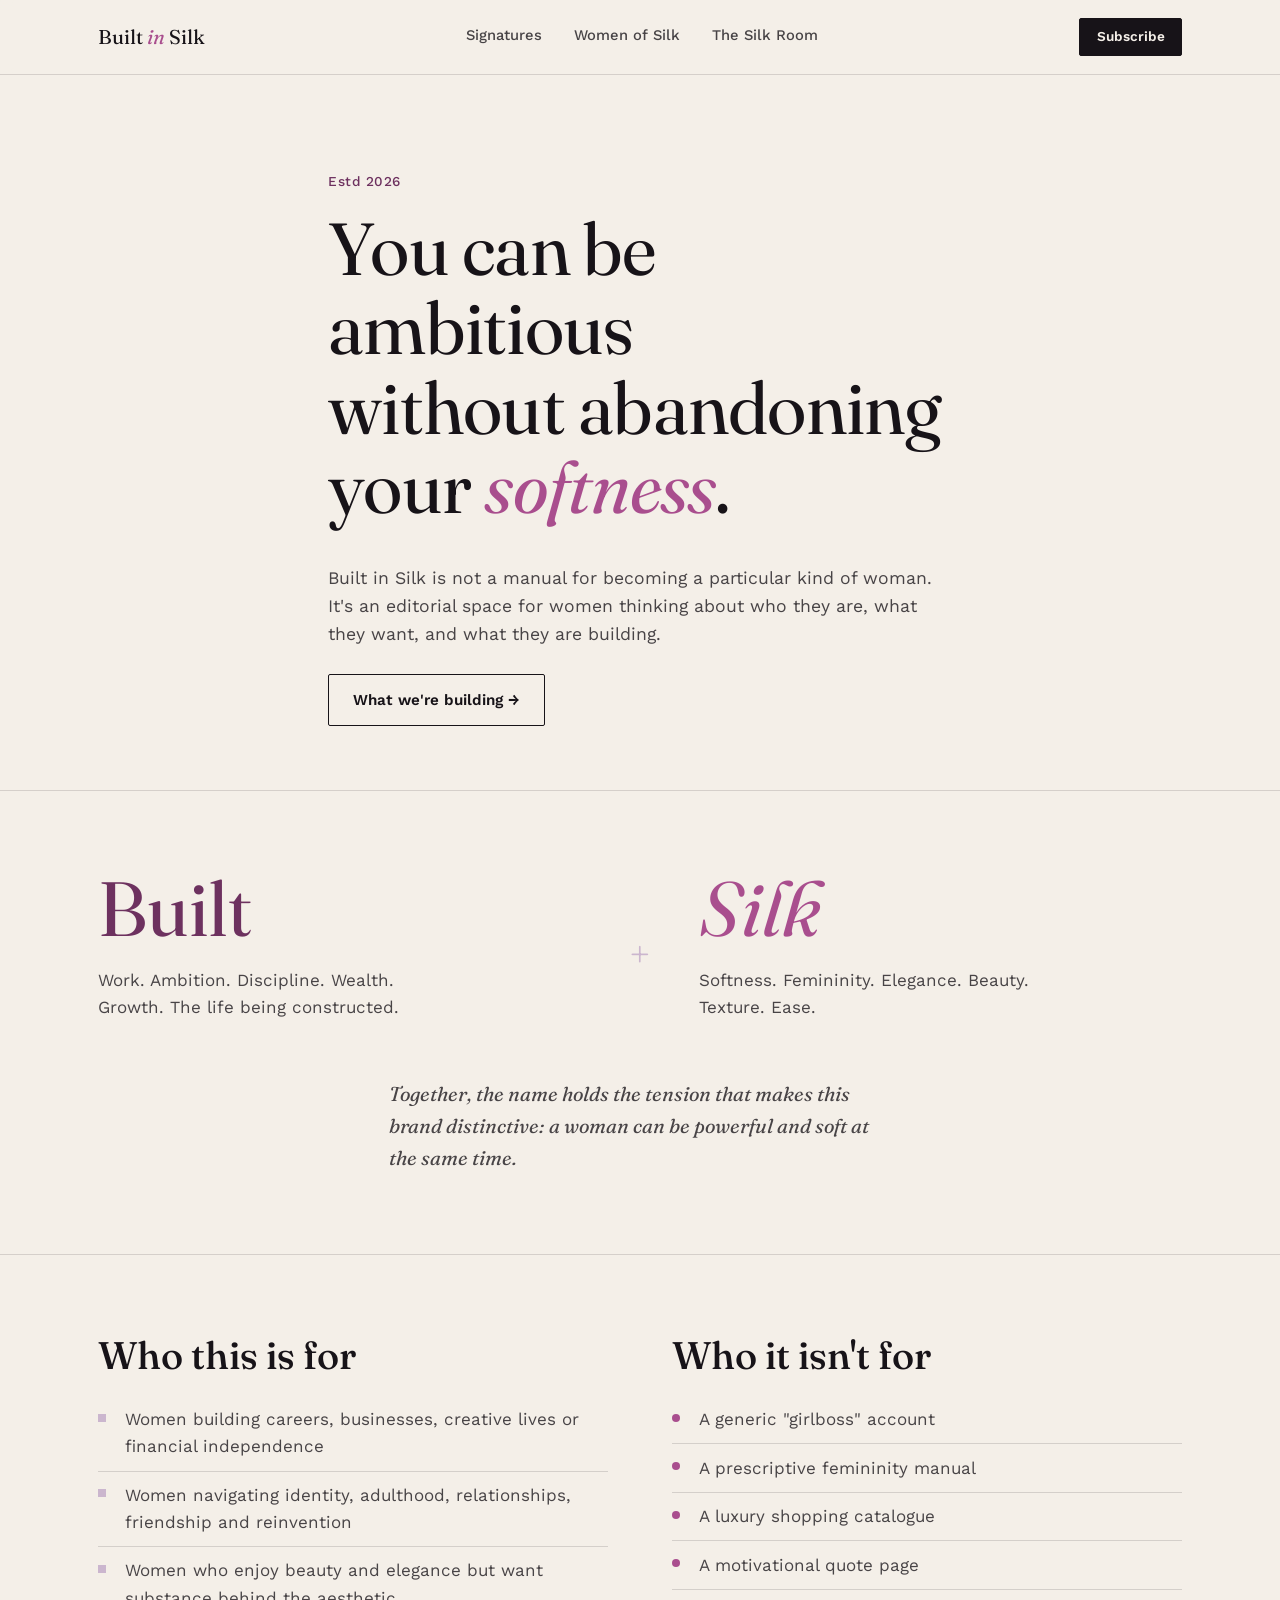
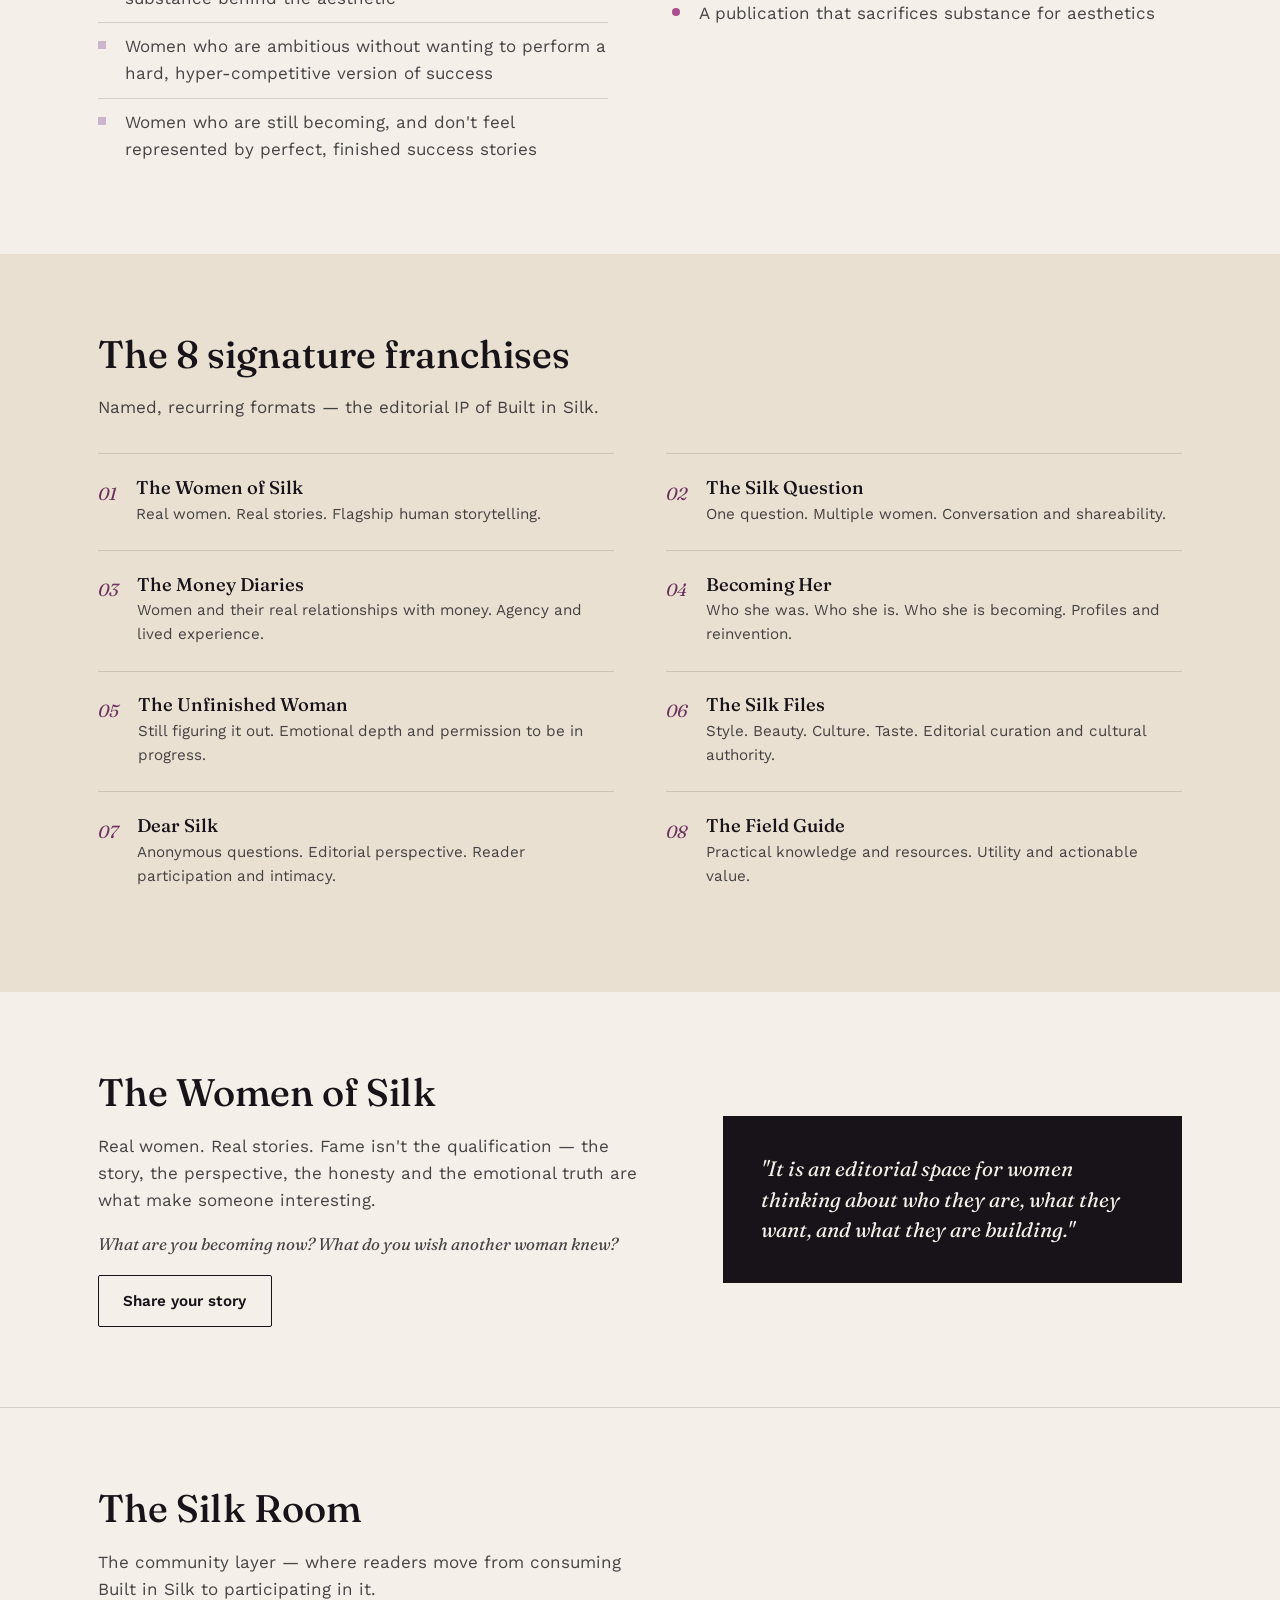
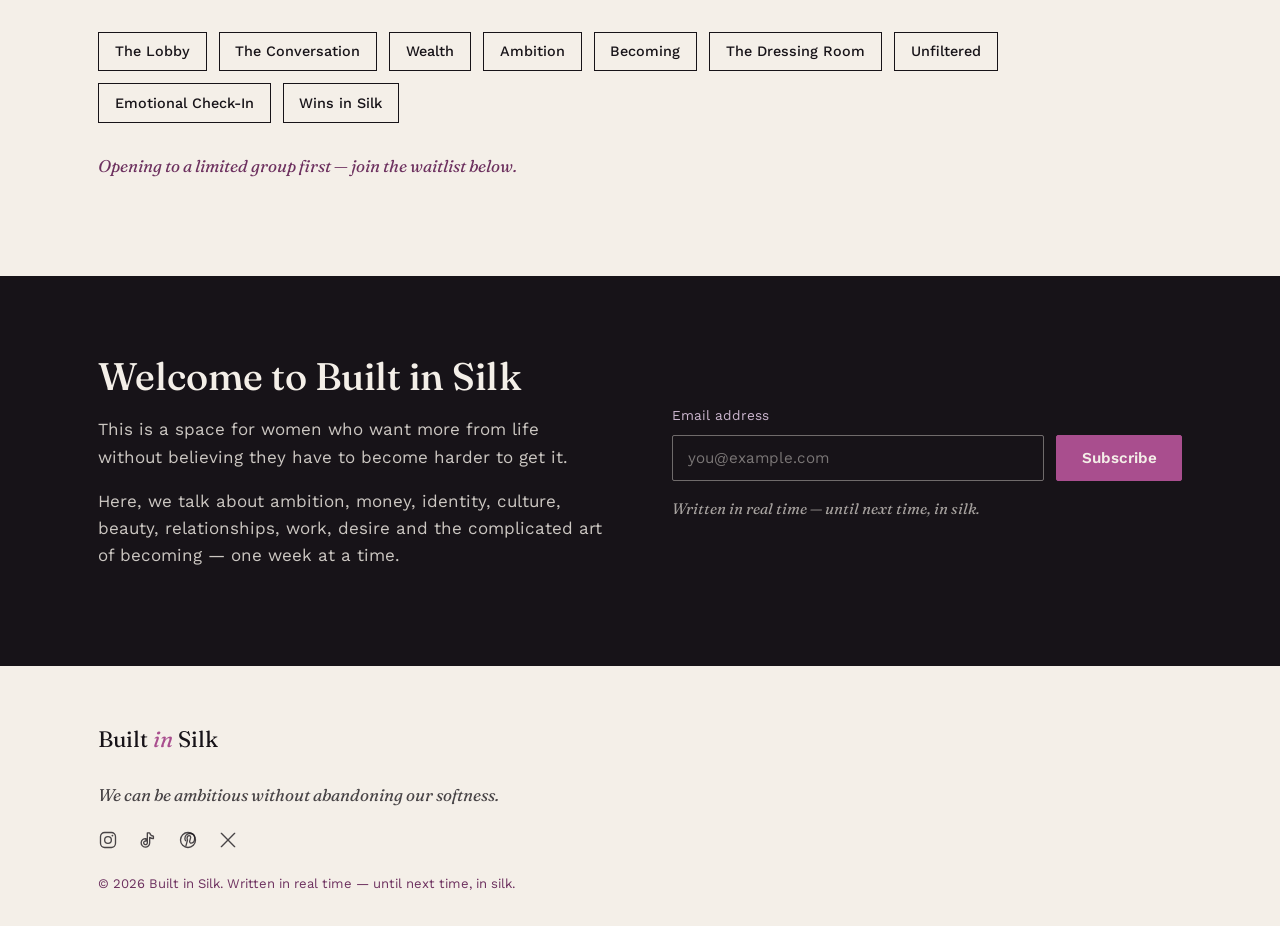
==== commit 99cfd4d9: "v2.1" ====
--- a/index.html
+++ b/index.html
@@ -15,7 +15,7 @@
 <link rel="icon" type="image/png" sizes="32x32" href="favicon-32x32.png">
 <link rel="apple-touch-icon" sizes="180x180" href="apple-touch-icon.png">
 <link rel="manifest" href="site.webmanifest">
-<meta name="theme-color" content="#1B1815">
+<meta name="theme-color" content="#171318">
 </head>
 <body>
 
--- a/styles.css
+++ b/styles.css
@@ -2,15 +2,15 @@
    Built in Silk — tokens
 --------------------------------------------------- */
 :root{
-  --ink: #1B1815;
-  --ink-soft: #3A342E;
-  --paper: #F1E9DA;
-  --paper-deep: #E7DCC6;
-  --silk: #C98A96;
-  --silk-deep: #A9636F;
-  --gold: #93763B;
-  --sage: #6B7261;
-  --line: rgba(27,24,21,0.14);
+  --ink: #171318;
+  --ink-soft: rgba(23,19,24,0.78);
+  --paper: #F4EFE8;
+  --paper-deep: #E9E0D2;
+  --silk: #CBB6CE;
+  --silk-deep: #A94E8E;
+  --gold: #6D315F;
+  --sage: #6D315F;
+  --line: rgba(23,19,24,0.14);
 
   --serif: "Fraunces", ui-serif, Georgia, serif;
   --sans: "Work Sans", ui-sans-serif, system-ui, sans-serif;
@@ -93,7 +93,7 @@
   cursor: pointer;
   transition: background 0.2s ease, color 0.2s ease, transform 0.2s ease;
 }
-.btn:hover{ background: var(--gold); border-color: var(--gold); }
+.btn:hover{ background: var(--silk-deep); border-color: var(--silk-deep); }
 .btn-small{ padding: 0.55em 1.2em; font-size: 0.85rem; }
 .btn-ghost{
   background: transparent;
@@ -108,7 +108,7 @@
 .site-header{
   position: sticky;
   top: 0;
-  background: rgba(241,233,218,0.92);
+  background: rgba(244,239,232,0.92);
   backdrop-filter: blur(6px);
   border-bottom: 1px solid var(--line);
   z-index: 20;
@@ -152,7 +152,7 @@
   left: 0; right: 100%;
   bottom: 0;
   height: 1px;
-  background: var(--gold);
+  background: var(--silk-deep);
   transition: right 0.25s ease;
 }
 .main-nav a:hover::after{ right: 0; }
@@ -179,7 +179,7 @@
   background: var(--paper);
   border: 1px solid var(--line);
   min-width: 220px;
-  box-shadow: 0 14px 28px rgba(27,24,21,0.10);
+  box-shadow: 0 14px 28px rgba(23,19,24,0.10);
   opacity: 0;
   visibility: hidden;
   transition: opacity 0.2s ease, transform 0.2s ease, visibility 0.2s ease;
@@ -204,7 +204,7 @@
   white-space: nowrap;
 }
 .dropdown a::after{ content: none; }
-.dropdown a:hover{ color: var(--gold); background: var(--paper-deep); }
+.dropdown a:hover{ color: var(--silk-deep); background: var(--paper-deep); }
 
 /* ---------------------------------------------------
    Hero
@@ -217,7 +217,7 @@
 .eyebrow{
   font-size: 0.85rem;
   letter-spacing: 0.04em;
-  color: var(--sage);
+  color: var(--gold);
   margin-bottom: 1.2em;
   font-weight: 500;
 }
@@ -261,7 +261,7 @@
 .essence-join{
   font-family: var(--serif);
   font-size: 2.5rem;
-  color: var(--sage);
+  color: var(--silk);
 }
 .essence-belief{
   margin-top: 2.5rem;
@@ -294,7 +294,7 @@
   content: "";
   position: absolute; left: 0; top: 1.05em;
   width: 8px; height: 8px;
-  background: var(--sage);
+  background: var(--silk);
 }
 .x-list li::before{
   content: "";
@@ -383,14 +383,14 @@
   font-weight: 500;
   scroll-margin-top: 6rem;
 }
-.room-note{ color: var(--sage); font-style: italic; font-family: var(--serif); }
+.room-note{ color: var(--gold); font-style: italic; font-family: var(--serif); }
 
 /* ---------------------------------------------------
    Subscribe
 --------------------------------------------------- */
 .subscribe{ padding: clamp(3rem, 7vw, 5rem) 0; background: var(--ink); color: var(--paper); }
 .subscribe h2{ color: var(--paper); }
-.subscribe-copy p{ color: rgba(241,233,218,0.82); }
+.subscribe-copy p{ color: rgba(244,239,232,0.82); }
 .subscribe-grid{
   display: grid;
   grid-template-columns: 1fr 1fr;
@@ -409,17 +409,17 @@
   flex: 1;
   min-width: 200px;
   padding: 0.85em 1em;
-  border: 1px solid rgba(241,233,218,0.4);
+  border: 1px solid rgba(244,239,232,0.4);
   background: transparent;
   color: var(--paper);
   font-family: var(--sans);
   font-size: 0.95rem;
   border-radius: 2px;
 }
-.form-row input::placeholder{ color: rgba(241,233,218,0.45); }
-.form-row .btn{ background: var(--silk); border-color: var(--silk); color: var(--ink); font-weight: 600; }
-.form-row .btn:hover{ background: var(--gold); border-color: var(--gold); color: var(--paper); }
-.form-note{ margin-top: 1rem; font-style: italic; font-family: var(--serif); color: rgba(241,233,218,0.65); font-size: 0.95rem; }
+.form-row input::placeholder{ color: rgba(244,239,232,0.45); }
+.form-row .btn{ background: var(--silk-deep); border-color: var(--silk-deep); color: var(--paper); font-weight: 600; }
+.form-row .btn:hover{ background: var(--silk); border-color: var(--silk); color: var(--ink); }
+.form-note{ margin-top: 1rem; font-style: italic; font-family: var(--serif); color: rgba(244,239,232,0.65); font-size: 0.95rem; }
 
 /* ---------------------------------------------------
    Footer
@@ -443,10 +443,10 @@
   display: inline-flex;
   transition: color 0.2s ease;
 }
-.footer-nav a:hover{ color: var(--gold); }
+.footer-nav a:hover{ color: var(--silk-deep); }
 .footer-nav svg{
   width: 20px;
   height: 20px;
   display: block;
 }
-.footer-copy{ font-size: 0.82rem; color: var(--sage); margin: 0; } +.footer-copy{ font-size: 0.82rem; color: var(--gold); margin: 0; } 
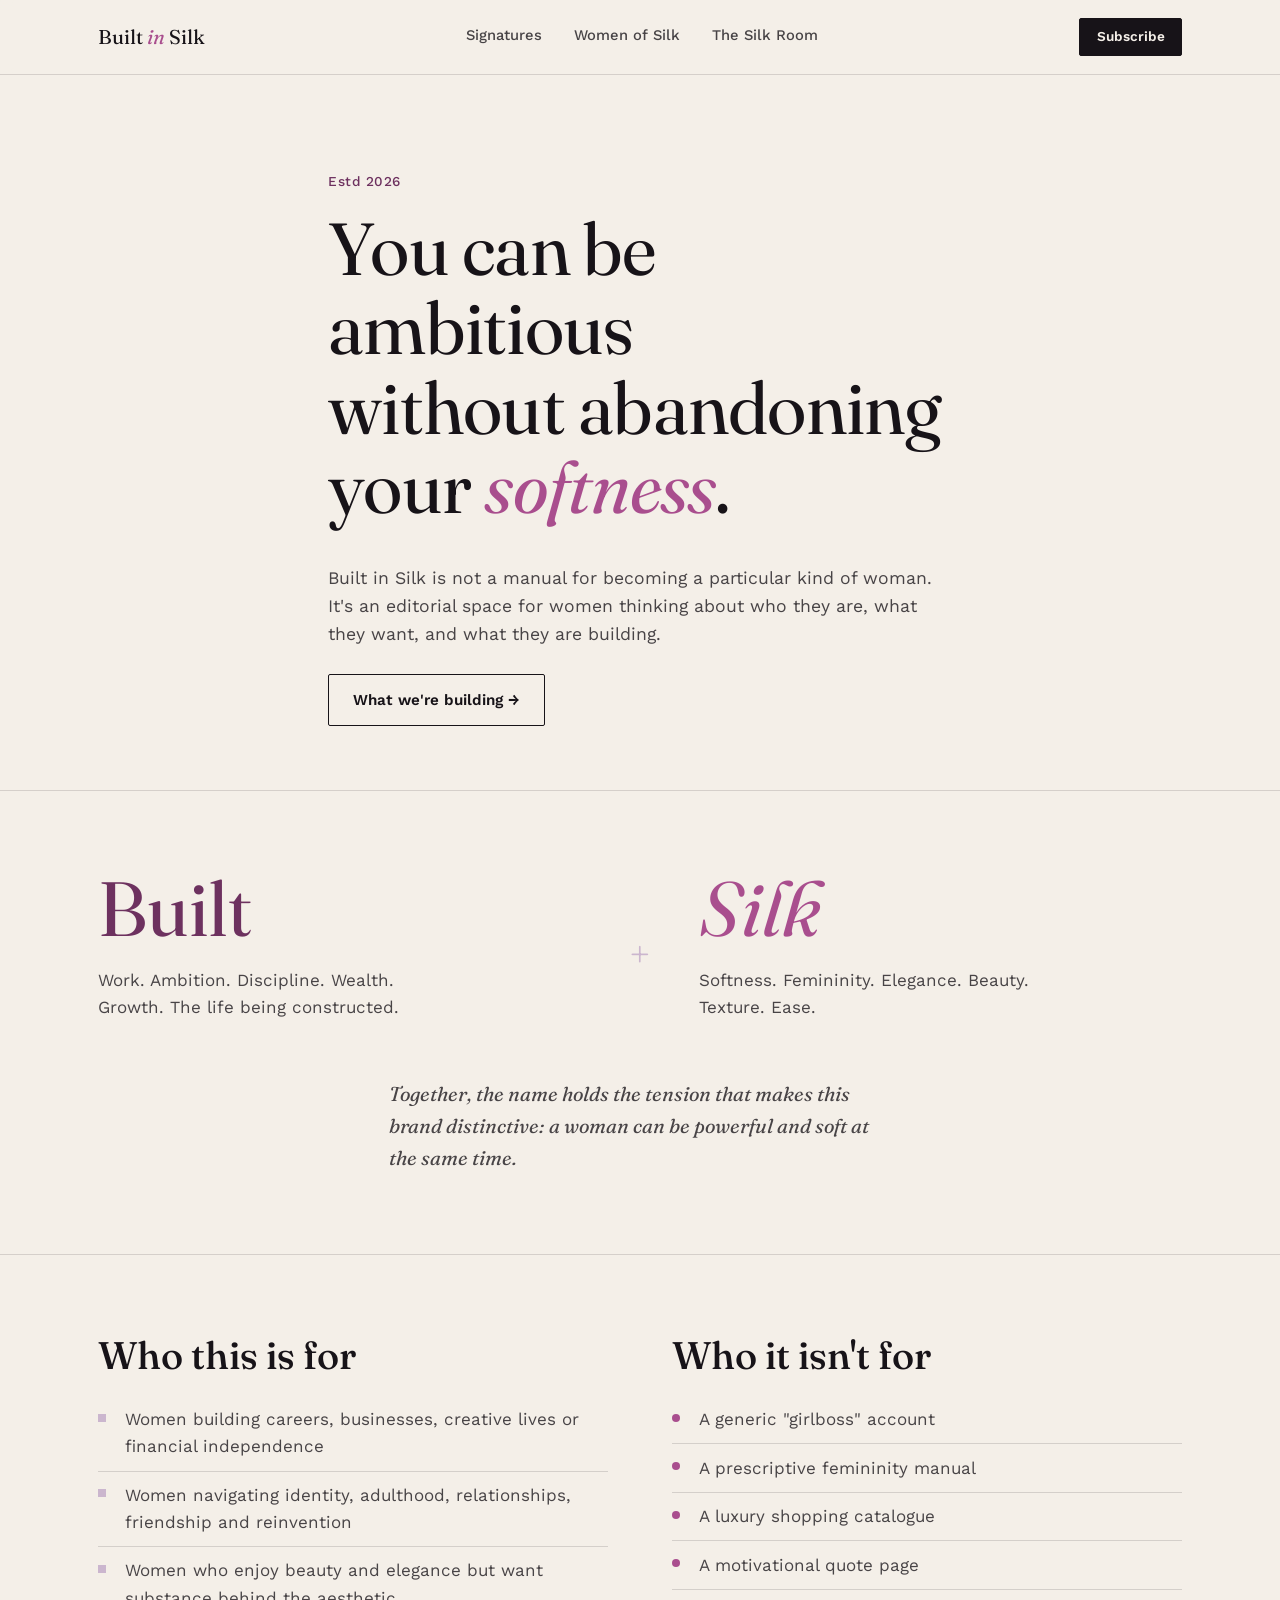
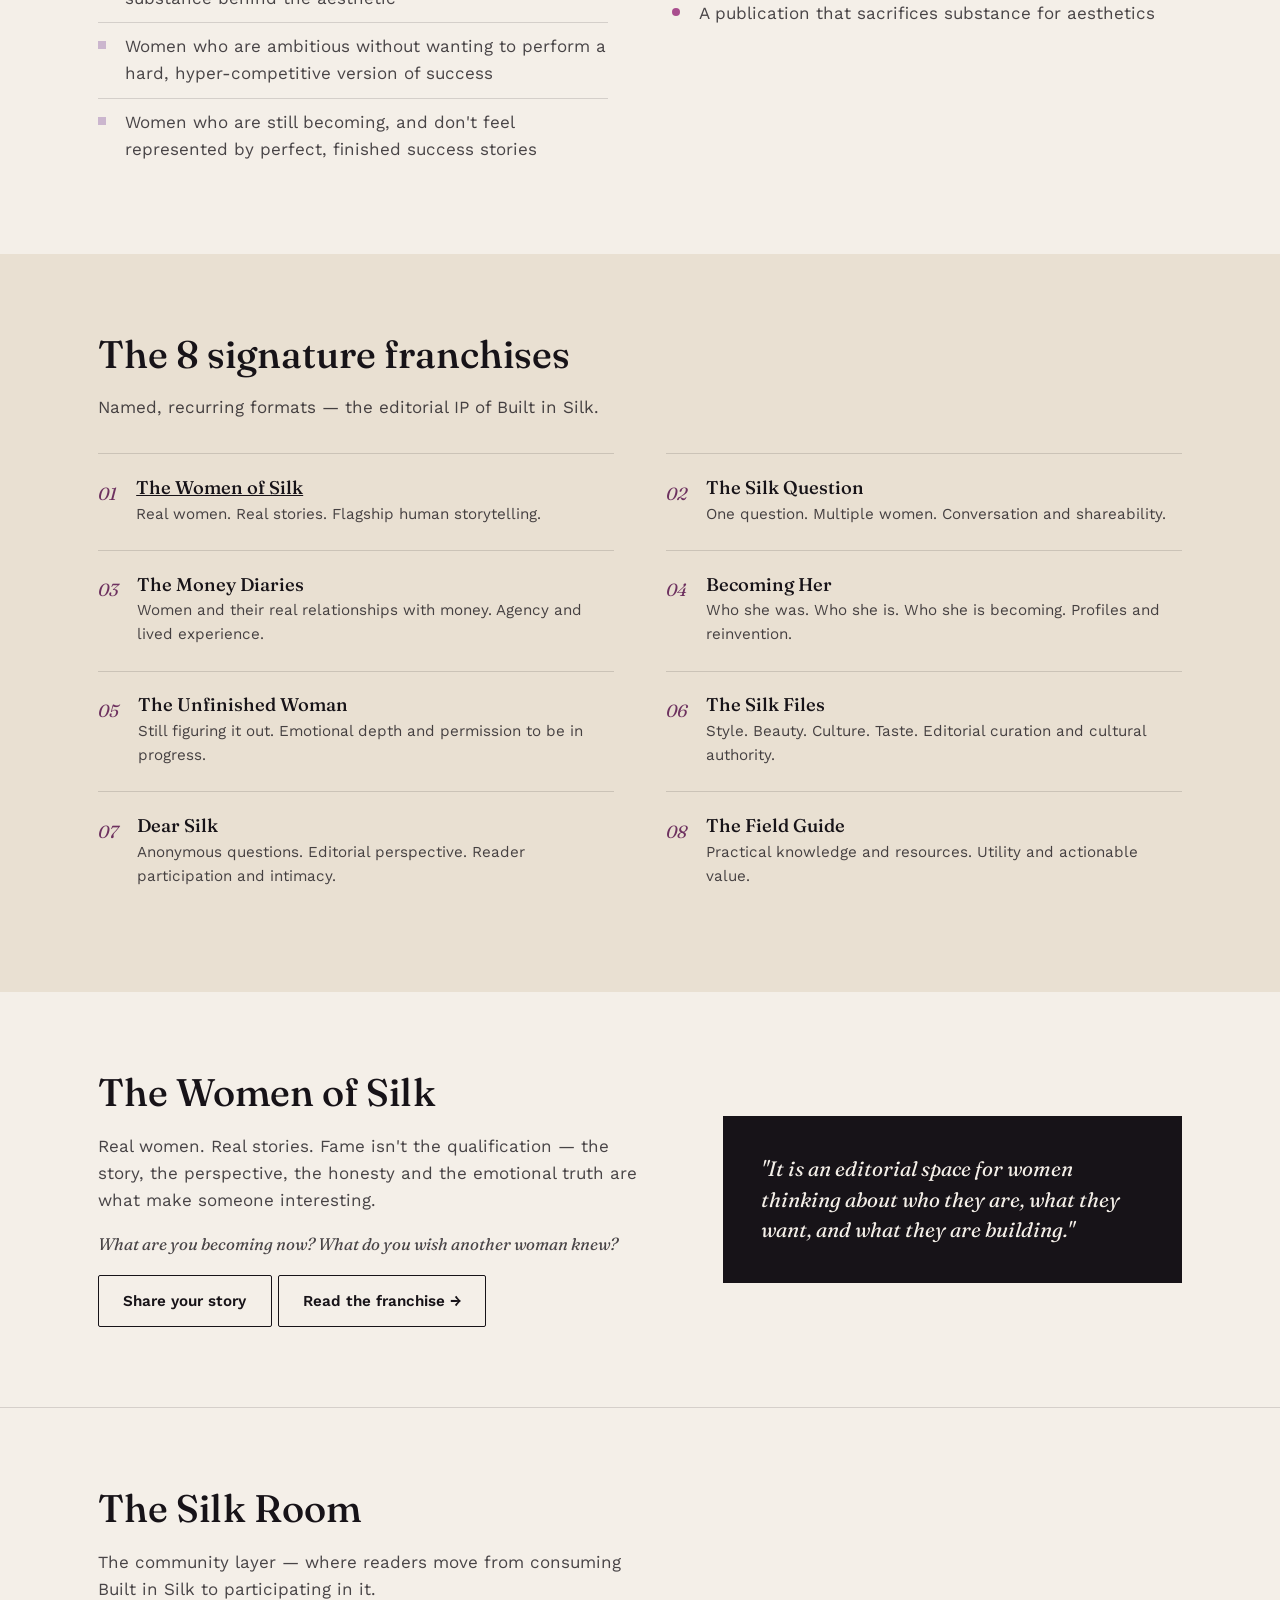
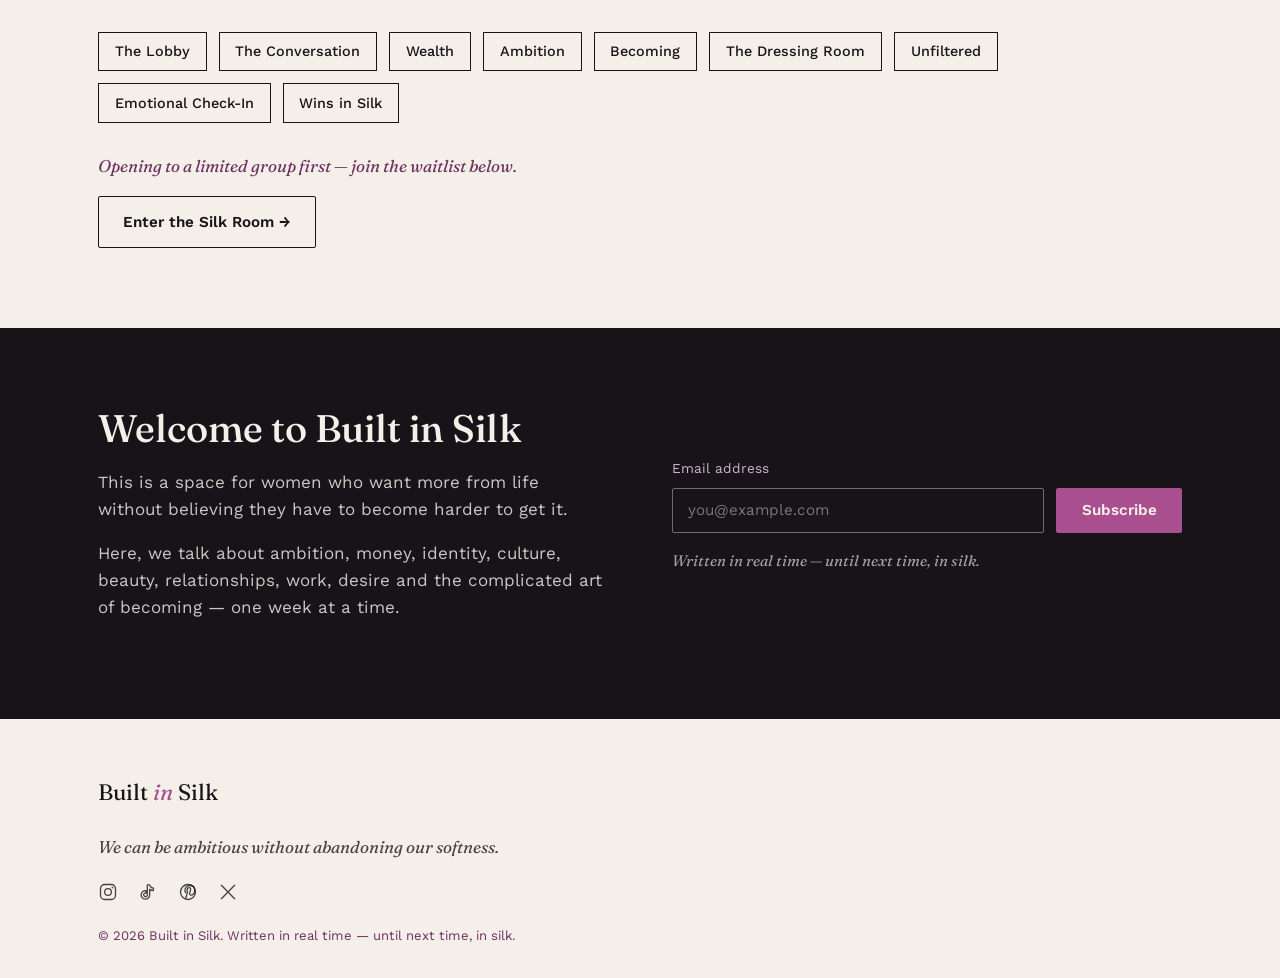
==== commit 623a082e: "v3" ====
--- a/index.html
+++ b/index.html
@@ -28,7 +28,7 @@
       <div class="nav-item has-dropdown">
         <a href="#franchises" class="nav-trigger" aria-haspopup="true">Signatures</a>
         <ul class="dropdown">
-          <li><a href="#franchise-women-of-silk">The Women of Silk</a></li>
+          <li><a href="women-of-silk.html">The Women of Silk</a></li>
           <li><a href="#franchise-silk-question">The Silk Question</a></li>
           <li><a href="#franchise-money-diaries">The Money Diaries</a></li>
           <li><a href="#franchise-becoming-her">Becoming Her</a></li>
@@ -40,17 +40,17 @@
       </div>
       <a href="#women">Women of Silk</a>
       <div class="nav-item has-dropdown">
-        <a href="#room" class="nav-trigger" aria-haspopup="true">The Silk Room</a>
+        <a href="the-silk-room.html" class="nav-trigger" aria-haspopup="true">The Silk Room</a>
         <ul class="dropdown">
-          <li><a href="#room-lobby">The Lobby</a></li>
-          <li><a href="#room-conversation">The Conversation</a></li>
-          <li><a href="#room-wealth">Wealth</a></li>
-          <li><a href="#room-ambition">Ambition</a></li>
-          <li><a href="#room-becoming">Becoming</a></li>
-          <li><a href="#room-dressing-room">The Dressing Room</a></li>
-          <li><a href="#room-unfiltered">Unfiltered</a></li>
-          <li><a href="#room-emotional-checkin">Emotional Check-In</a></li>
-          <li><a href="#room-wins">Wins in Silk</a></li>
+          <li><a href="the-silk-room.html#room-lobby">The Lobby</a></li>
+          <li><a href="the-silk-room.html#room-conversation">The Conversation</a></li>
+          <li><a href="the-silk-room.html#room-wealth">Wealth</a></li>
+          <li><a href="the-silk-room.html#room-ambition">Ambition</a></li>
+          <li><a href="the-silk-room.html#room-becoming">Becoming</a></li>
+          <li><a href="the-silk-room.html#room-dressing-room">The Dressing Room</a></li>
+          <li><a href="the-silk-room.html#room-unfiltered">Unfiltered</a></li>
+          <li><a href="the-silk-room.html#room-emotional-checkin">Emotional Check-In</a></li>
+          <li><a href="the-silk-room.html#room-wins">Wins in Silk</a></li>
         </ul>
       </div>
     </nav>
@@ -118,7 +118,7 @@
       <h2>The 8 signature franchises</h2>
       <p class="section-lede">Named, recurring formats — the editorial IP of Built in Silk.</p>
       <ol class="franchise-index">
-        <li id="franchise-women-of-silk"><span class="num">01</span><div><h3>The Women of Silk</h3><p>Real women. Real stories. Flagship human storytelling.</p></div></li>
+        <li id="franchise-women-of-silk"><span class="num">01</span><div><h3><a href="women-of-silk.html">The Women of Silk</a></h3><p>Real women. Real stories. Flagship human storytelling.</p></div></li>
         <li id="franchise-silk-question"><span class="num">02</span><div><h3>The Silk Question</h3><p>One question. Multiple women. Conversation and shareability.</p></div></li>
         <li id="franchise-money-diaries"><span class="num">03</span><div><h3>The Money Diaries</h3><p>Women and their real relationships with money. Agency and lived experience.</p></div></li>
         <li id="franchise-becoming-her"><span class="num">04</span><div><h3>Becoming Her</h3><p>Who she was. Who she is. Who she is becoming. Profiles and reinvention.</p></div></li>
@@ -137,6 +137,7 @@
         <p>Real women. Real stories. Fame isn't the qualification — the story, the perspective, the honesty and the emotional truth are what make someone interesting.</p>
         <p class="women-question">What are you becoming now? What do you wish another woman knew?</p>
         <a class="btn btn-ghost" href="https://builtinsilk.github.io/LandingPage/women-of-silk-form">Share your story</a>
+        <a class="btn btn-ghost" href="women-of-silk.html">Read the franchise →</a>
       </div>
       <div class="women-quote">
         <blockquote>
@@ -162,6 +163,7 @@
         <li id="room-wins">Wins in Silk</li>
       </ul>
       <p class="room-note">Opening to a limited group first — join the waitlist below.</p>
+      <a class="btn btn-ghost" href="the-silk-room.html">Enter the Silk Room →</a>
     </div>
   </section>
 
--- a/styles.css
+++ b/styles.css
@@ -209,6 +209,214 @@
 /* ---------------------------------------------------
    Hero
 --------------------------------------------------- */
+:root{
+  --ink: #171318;
+  --ink-soft: rgba(23,19,24,0.78);
+  --paper: #F4EFE8;
+  --paper-deep: #E9E0D2;
+  --silk: #CBB6CE;
+  --silk-deep: #A94E8E;
+  --gold: #6D315F;
+  --sage: #6D315F;
+  --line: rgba(23,19,24,0.14);
+
+  --serif: "Fraunces", ui-serif, Georgia, serif;
+  --sans: "Work Sans", ui-sans-serif, system-ui, sans-serif;
+
+  --max: 1180px;
+  --gutter: clamp(1.25rem, 4vw, 3rem);
+}
+
+*, *::before, *::after{ box-sizing: border-box; }
+html{ scroll-behavior: smooth; }
+@media (prefers-reduced-motion: reduce){
+  html{ scroll-behavior: auto; }
+  *{ animation-duration: 0.001ms !important; animation-iteration-count: 1 !important; transition-duration: 0.001ms !important; }
+}
+
+body{
+  margin: 0;
+  background: var(--paper);
+  color: var(--ink);
+  font-family: var(--sans);
+  font-size: 17px;
+  line-height: 1.6;
+  -webkit-font-smoothing: antialiased;
+}
+
+.wrap{
+  max-width: var(--max);
+  margin: 0 auto;
+  padding-left: var(--gutter);
+  padding-right: var(--gutter);
+}
+
+h1, h2, h3{
+  font-family: var(--serif);
+  font-weight: 500;
+  line-height: 1.08;
+  margin: 0 0 0.5em;
+  color: var(--ink);
+}
+
+h1{ font-size: clamp(2.6rem, 6vw, 4.6rem); font-weight: 400; letter-spacing: -0.01em; }
+h1 em{ font-style: italic; color: var(--silk-deep); }
+h2{ font-size: clamp(1.7rem, 3.4vw, 2.4rem); }
+h3{ font-size: 1.15rem; margin-bottom: 0.3em; }
+
+p{ margin: 0 0 1em; max-width: 62ch; }
+
+a{ color: inherit; }
+
+.skip-link{
+  position: absolute;
+  left: -9999px;
+  top: 0;
+  background: var(--ink);
+  color: var(--paper);
+  padding: 0.75em 1.25em;
+  z-index: 100;
+}
+.skip-link:focus{ left: var(--gutter); top: 1rem; }
+
+a:focus-visible, button:focus-visible, input:focus-visible{
+  outline: 2px solid var(--gold);
+  outline-offset: 3px;
+}
+
+/* ---------------------------------------------------
+   Buttons
+--------------------------------------------------- */
+.btn{
+  display: inline-block;
+  font-family: var(--sans);
+  font-weight: 600;
+  font-size: 0.95rem;
+  text-decoration: none;
+  background: var(--ink);
+  color: var(--paper);
+  padding: 0.85em 1.6em;
+  border-radius: 2px;
+  border: 1px solid var(--ink);
+  cursor: pointer;
+  transition: background 0.2s ease, color 0.2s ease, transform 0.2s ease;
+}
+.btn:hover{ background: var(--silk-deep); border-color: var(--silk-deep); }
+.btn-small{ padding: 0.55em 1.2em; font-size: 0.85rem; }
+.btn-ghost{
+  background: transparent;
+  color: var(--ink);
+  border: 1px solid var(--ink);
+}
+.btn-ghost:hover{ background: var(--ink); color: var(--paper); }
+
+/* ---------------------------------------------------
+   Header
+--------------------------------------------------- */
+.site-header{
+  position: sticky;
+  top: 0;
+  background: rgba(244,239,232,0.92);
+  backdrop-filter: blur(6px);
+  border-bottom: 1px solid var(--line);
+  z-index: 20;
+}
+.header-inner{
+  display: flex;
+  align-items: center;
+  justify-content: space-between;
+  padding-top: 1.1rem;
+  padding-bottom: 1.1rem;
+  gap: 1.5rem;
+}
+.wordmark{
+  font-family: var(--serif);
+  font-size: 1.25rem;
+  text-decoration: none;
+  color: var(--ink);
+  white-space: nowrap;
+}
+.wordmark em{ font-style: italic; color: var(--silk-deep); }
+.wordmark.small{ font-size: 1.4rem; }
+
+.main-nav{
+  display: flex;
+  align-items: center;
+  gap: 2rem;
+  flex: 1;
+  justify-content: center;
+}
+.main-nav a{
+  text-decoration: none;
+  font-size: 0.92rem;
+  font-weight: 500;
+  color: var(--ink-soft);
+  position: relative;
+  padding-bottom: 3px;
+}
+.main-nav a::after{
+  content: "";
+  position: absolute;
+  left: 0; right: 100%;
+  bottom: 0;
+  height: 1px;
+  background: var(--silk-deep);
+  transition: right 0.25s ease;
+}
+.main-nav a:hover::after{ right: 0; }
+
+@media (max-width: 780px){
+  .main-nav{ display: none; }
+}
+
+/* --- Nav dropdowns (Signatures / The Silk Room) --- */
+.nav-item{
+  position: relative;
+  display: flex;
+  align-items: center;
+}
+
+.dropdown{
+  list-style: none;
+  margin: 0;
+  padding: 0.5rem 0;
+  position: absolute;
+  top: 100%;
+  left: 50%;
+  transform: translateX(-50%) translateY(6px);
+  background: var(--paper);
+  border: 1px solid var(--line);
+  min-width: 220px;
+  box-shadow: 0 14px 28px rgba(23,19,24,0.10);
+  opacity: 0;
+  visibility: hidden;
+  transition: opacity 0.2s ease, transform 0.2s ease, visibility 0.2s ease;
+  z-index: 30;
+}
+
+.nav-item:hover .dropdown,
+.nav-item:focus-within .dropdown{
+  opacity: 1;
+  visibility: visible;
+  transform: translateX(-50%) translateY(0);
+}
+
+.dropdown li{ border: none; }
+
+.dropdown a{
+  display: block;
+  padding: 0.6em 1.3em;
+  font-size: 0.86rem;
+  font-weight: 400;
+  color: var(--ink-soft);
+  white-space: nowrap;
+}
+.dropdown a::after{ content: none; }
+.dropdown a:hover{ color: var(--silk-deep); background: var(--paper-deep); }
+
+/* ---------------------------------------------------
+   Hero
+--------------------------------------------------- */
 .hero{ padding: clamp(3rem, 8vw, 6rem) 0 clamp(2.5rem, 6vw, 4rem); }
 .hero-grid{
   max-width: 720px;
@@ -449,4 +657,86 @@
   height: 20px;
   display: block;
 }
-.footer-copy{ font-size: 0.82rem; color: var(--gold); margin: 0; } +.footer-copy{ font-size: 0.82rem; color: var(--gold); margin: 0; }
+
+/* ---------------------------------------------------
+   Franchise pages — shared (e.g. The Women of Silk)
+--------------------------------------------------- */
+.franchise-breadcrumb{
+  padding: 1.4rem 0 0;
+}
+.franchise-breadcrumb a{
+  font-size: 0.85rem;
+  color: var(--ink-soft);
+  text-decoration: none;
+  border-bottom: 1px solid var(--line);
+}
+.franchise-breadcrumb a:hover{ color: var(--silk-deep); border-color: var(--silk-deep); }
+
+.wos-criteria{ padding: clamp(2.5rem, 6vw, 4rem) 0; border-top: 1px solid var(--line); }
+.wos-criteria .check-list{ max-width: 640px; }
+
+.wos-grid-wrap{ padding: clamp(3rem, 7vw, 5rem) 0; background: var(--paper-deep); }
+.wos-grid{
+  list-style: none;
+  margin: 2rem 0 0;
+  padding: 0;
+  display: grid;
+  grid-template-columns: repeat(3, 1fr);
+  gap: 1.5rem;
+}
+@media (max-width: 900px){ .wos-grid{ grid-template-columns: 1fr 1fr; } }
+@media (max-width: 600px){ .wos-grid{ grid-template-columns: 1fr; } }
+.wos-card{
+  background: var(--paper);
+  border: 1px solid var(--line);
+  padding: 1.6rem;
+  min-height: 180px;
+  display: flex;
+  flex-direction: column;
+  justify-content: space-between;
+}
+.wos-card .wos-card-label{
+  font-family: var(--serif);
+  font-style: italic;
+  color: var(--silk-deep);
+  font-size: 1.1rem;
+}
+.wos-card p{ color: var(--ink-soft); font-size: 0.92rem; margin: 0.8em 0 0; }
+
+/* ---------------------------------------------------
+   The Silk Room page
+--------------------------------------------------- */
+.room-cards-wrap{ padding: clamp(3rem, 7vw, 5rem) 0; }
+.room-cards{
+  list-style: none;
+  margin: 2rem 0 0;
+  padding: 0;
+  display: grid;
+  grid-template-columns: repeat(3, 1fr);
+  gap: 1.5rem;
+}
+@media (max-width: 900px){ .room-cards{ grid-template-columns: 1fr 1fr; } }
+@media (max-width: 600px){ .room-cards{ grid-template-columns: 1fr; } }
+.room-card{
+  background: var(--paper);
+  border: 1px solid var(--line);
+  padding: 1.6rem;
+  scroll-margin-top: 6rem;
+}
+.room-card .room-card-tag{
+  font-size: 0.78rem;
+  letter-spacing: 0.04em;
+  color: var(--gold);
+  font-weight: 600;
+  text-transform: uppercase;
+}
+.room-card h3{
+  margin-top: 0.4em;
+  font-style: italic;
+  color: var(--silk-deep);
+}
+.room-card p{ color: var(--ink-soft); font-size: 0.92rem; margin: 0; }
+
+.room-waitlist{ padding: clamp(2.5rem, 6vw, 4rem) 0; border-top: 1px solid var(--line); text-align: center; }
+.room-waitlist p{ margin: 0 auto 1.4rem; } 
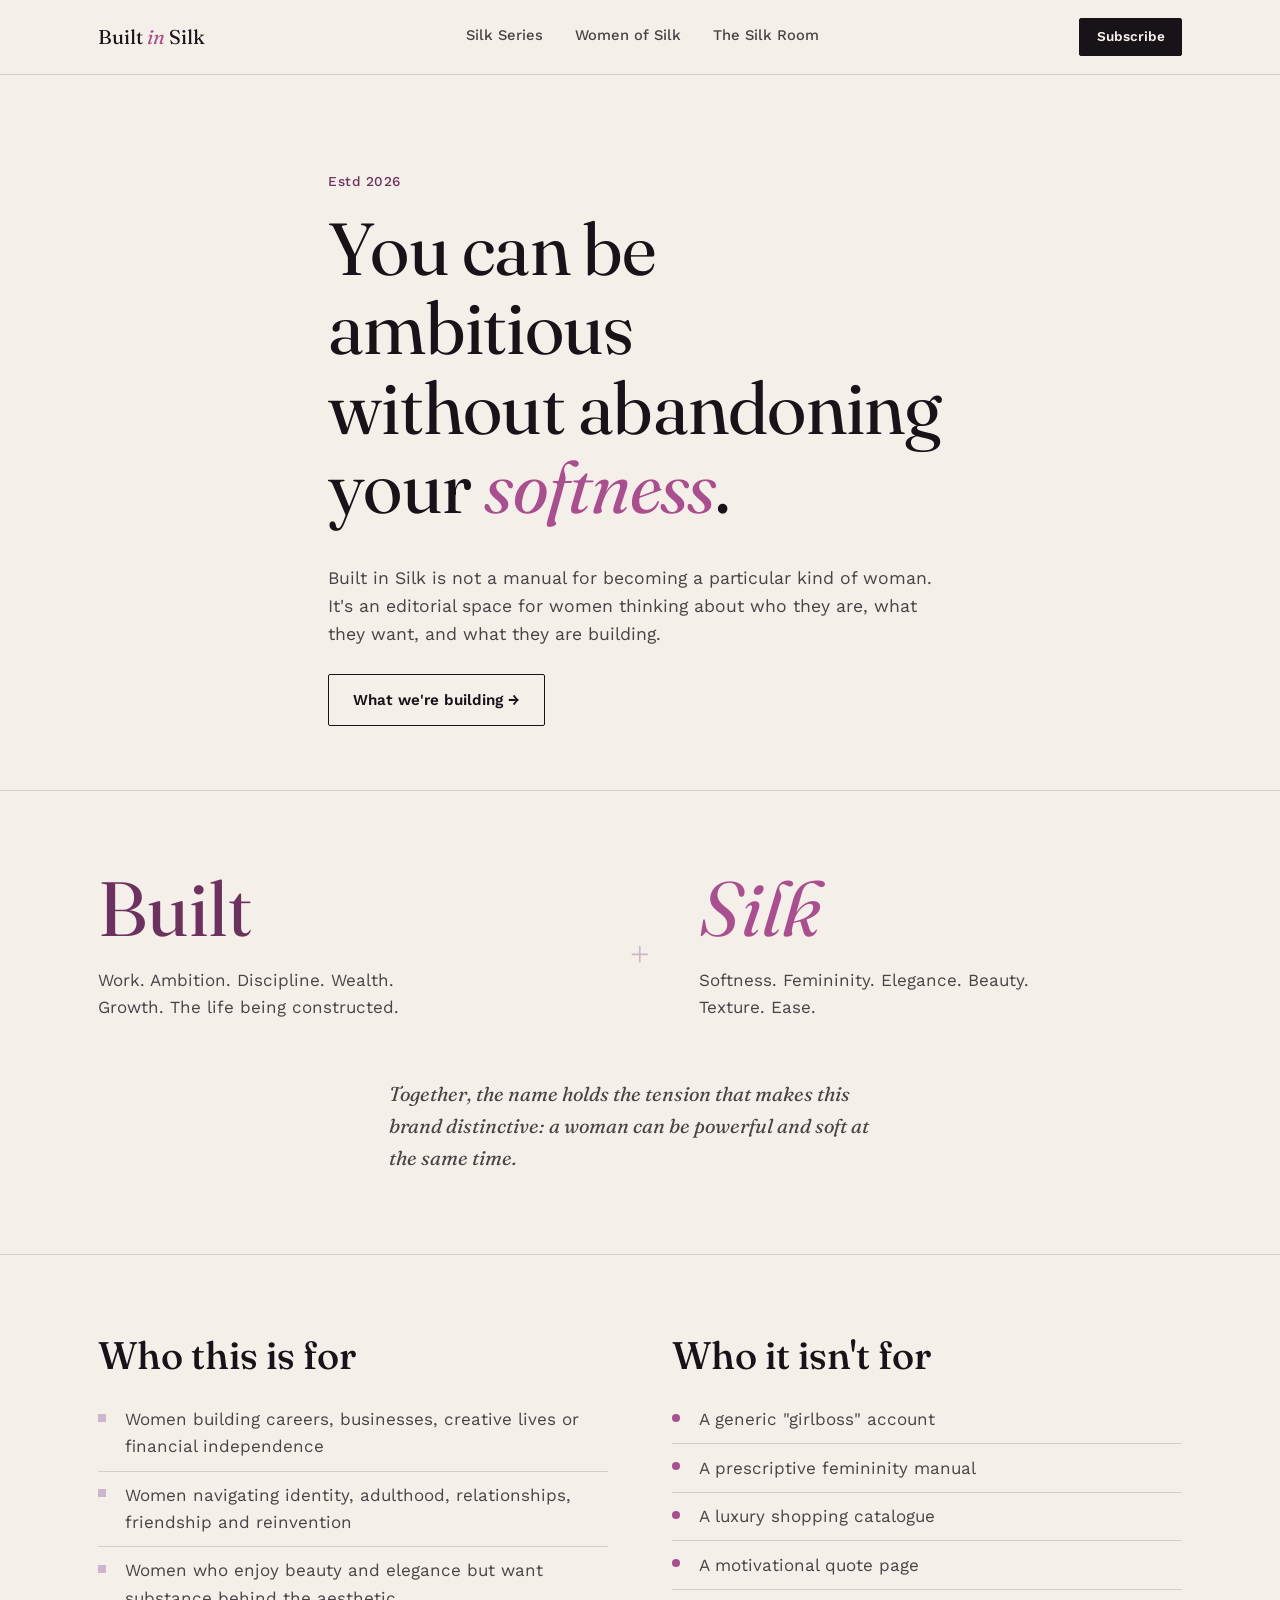
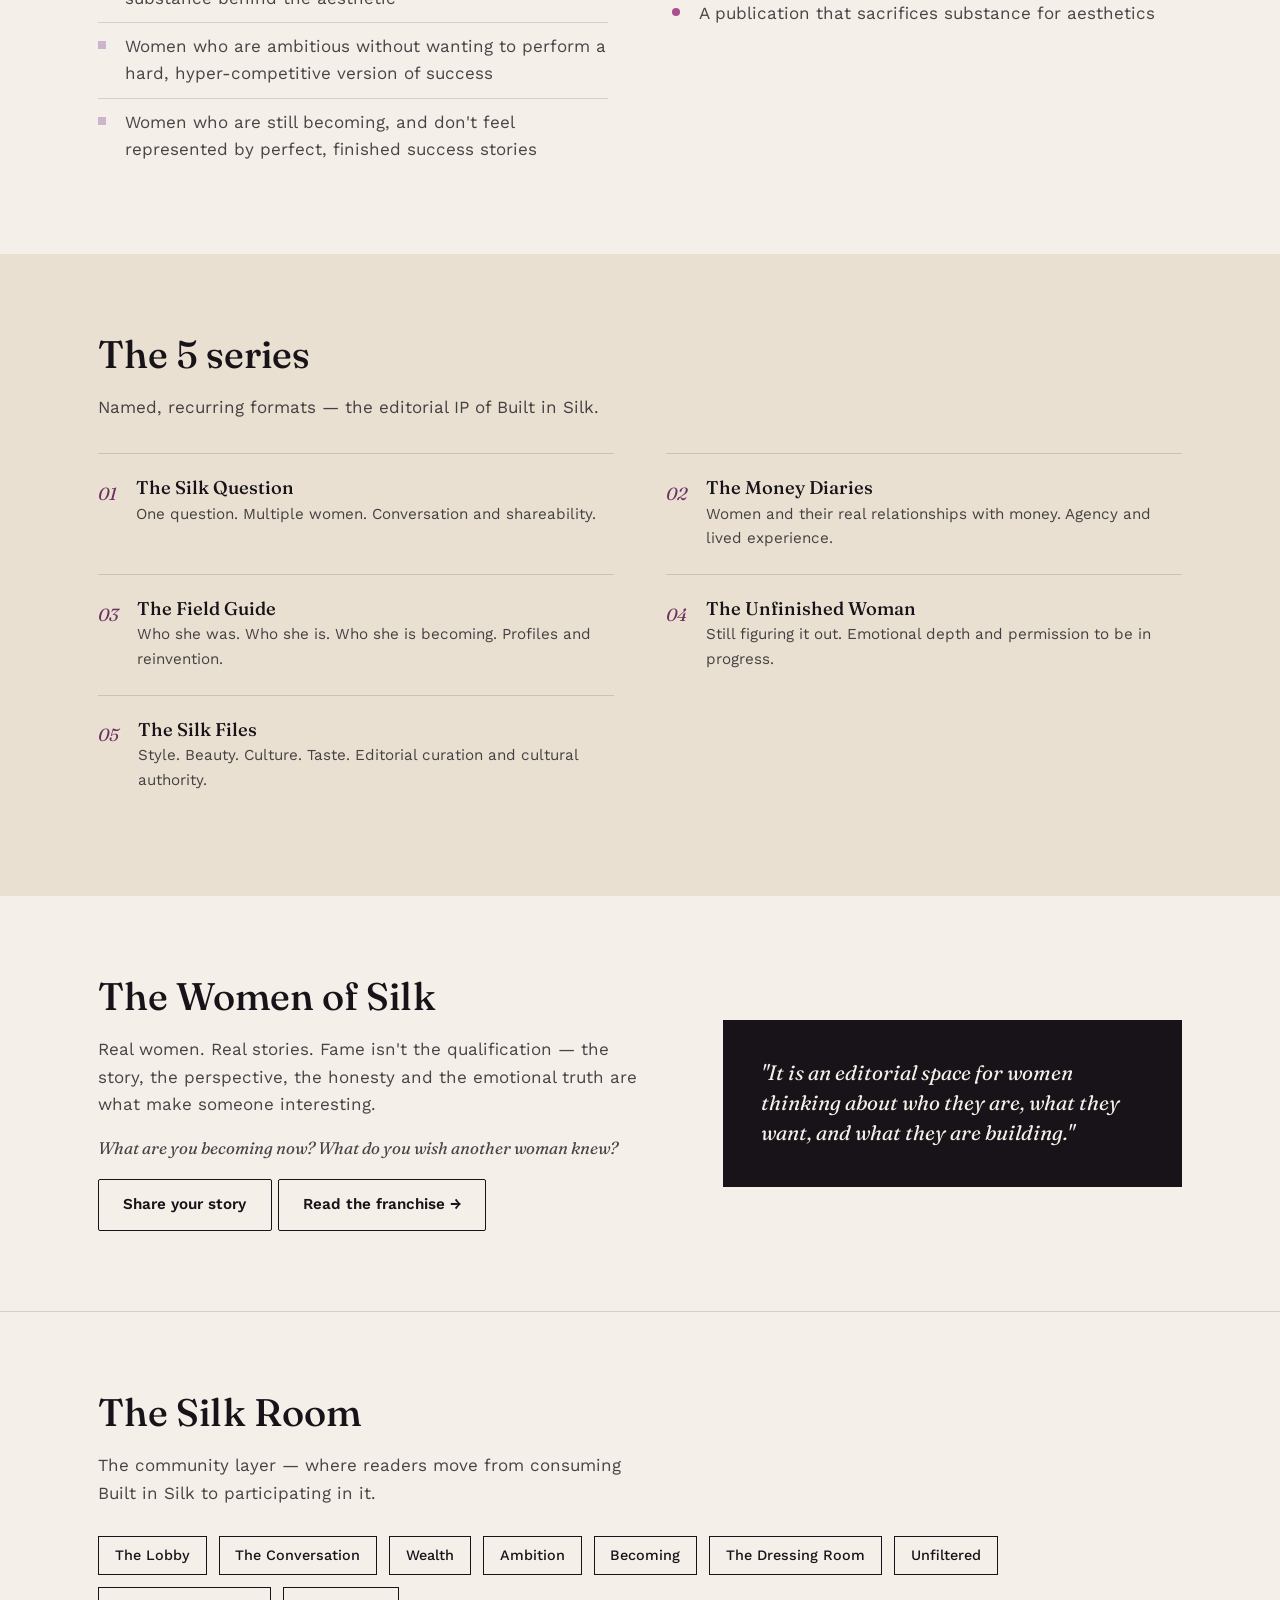
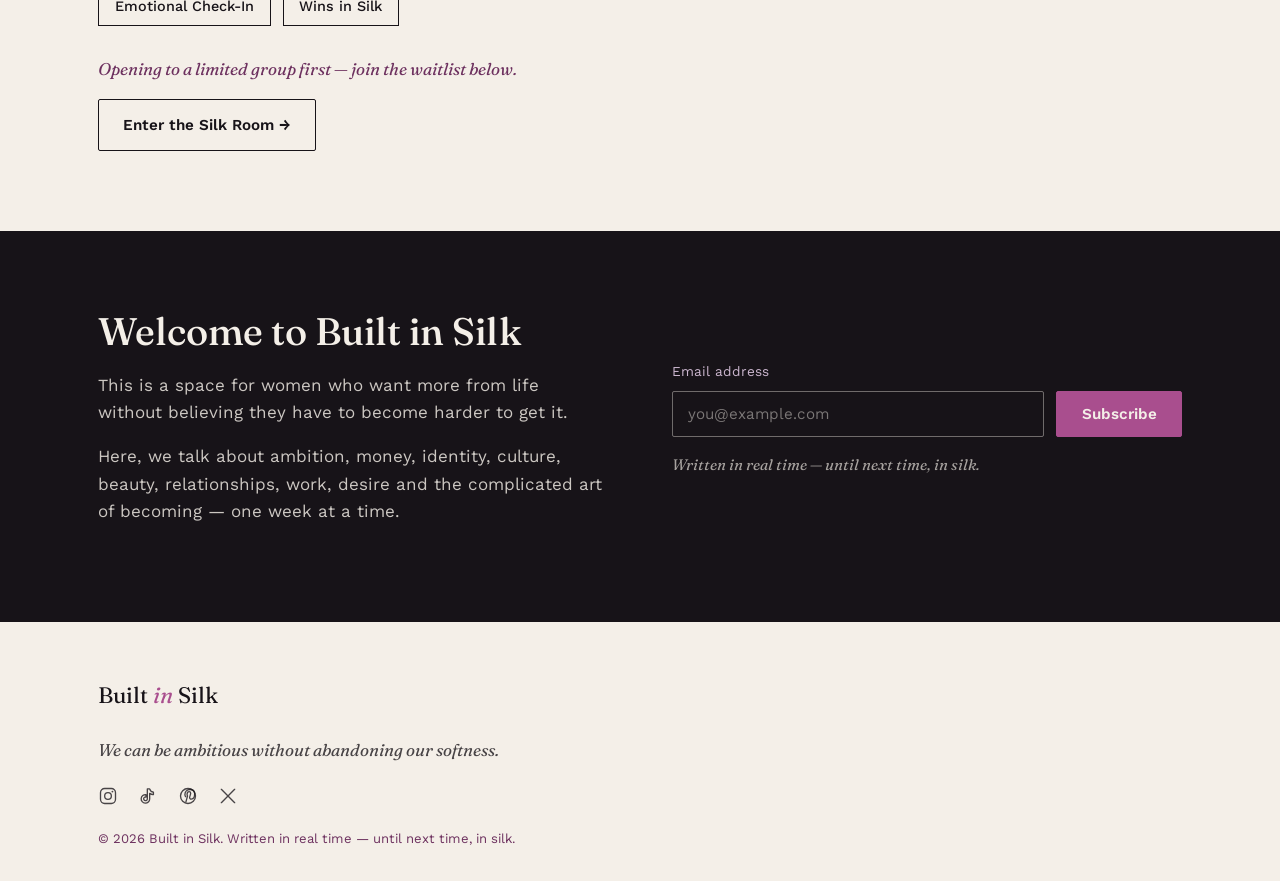
==== commit da85fcc8: "v3.1" ====
--- a/index.html
+++ b/index.html
@@ -26,16 +26,13 @@
     <a class="wordmark" href="#top">Built <em>in</em> Silk</a>
     <nav class="main-nav" aria-label="Primary">
       <div class="nav-item has-dropdown">
-        <a href="#franchises" class="nav-trigger" aria-haspopup="true">Signatures</a>
+        <a href="#franchises" class="nav-trigger" aria-haspopup="true">Silk Series</a>
         <ul class="dropdown">
-          <li><a href="women-of-silk.html">The Women of Silk</a></li>
-          <li><a href="#franchise-silk-question">The Silk Question</a></li>
+          <li><a href="#franchise-silk-question">The Silk Question</a></li> 
           <li><a href="#franchise-money-diaries">The Money Diaries</a></li>
-          <li><a href="#franchise-becoming-her">Becoming Her</a></li>
+          <li><a href="#franchise-field-guide">The Field Guide</a></li> 
           <li><a href="#franchise-unfinished-woman">The Unfinished Woman</a></li>
-          <li><a href="#franchise-silk-files">The Silk Files</a></li>
-          <li><a href="#franchise-dear-silk">Dear Silk</a></li>
-          <li><a href="#franchise-field-guide">The Field Guide</a></li>
+          <li><a href="#franchise-silk-files">The Silk Files</a></li> 
         </ul>
       </div>
       <a href="#women">Women of Silk</a>
@@ -115,17 +112,14 @@
 
   <section class="franchises" id="franchises">
     <div class="wrap">
-      <h2>The 8 signature franchises</h2>
+      <h2>The 5 series</h2>
       <p class="section-lede">Named, recurring formats — the editorial IP of Built in Silk.</p>
-      <ol class="franchise-index">
-        <li id="franchise-women-of-silk"><span class="num">01</span><div><h3><a href="women-of-silk.html">The Women of Silk</a></h3><p>Real women. Real stories. Flagship human storytelling.</p></div></li>
-        <li id="franchise-silk-question"><span class="num">02</span><div><h3>The Silk Question</h3><p>One question. Multiple women. Conversation and shareability.</p></div></li>
-        <li id="franchise-money-diaries"><span class="num">03</span><div><h3>The Money Diaries</h3><p>Women and their real relationships with money. Agency and lived experience.</p></div></li>
-        <li id="franchise-becoming-her"><span class="num">04</span><div><h3>Becoming Her</h3><p>Who she was. Who she is. Who she is becoming. Profiles and reinvention.</p></div></li>
-        <li id="franchise-unfinished-woman"><span class="num">05</span><div><h3>The Unfinished Woman</h3><p>Still figuring it out. Emotional depth and permission to be in progress.</p></div></li>
-        <li id="franchise-silk-files"><span class="num">06</span><div><h3>The Silk Files</h3><p>Style. Beauty. Culture. Taste. Editorial curation and cultural authority.</p></div></li>
-        <li id="franchise-dear-silk"><span class="num">07</span><div><h3>Dear Silk</h3><p>Anonymous questions. Editorial perspective. Reader participation and intimacy.</p></div></li>
-        <li id="franchise-field-guide"><span class="num">08</span><div><h3>The Field Guide</h3><p>Practical knowledge and resources. Utility and actionable value.</p></div></li>
+      <ol class="franchise-index"> 
+        <li id="franchise-silk-question"><span class="num">01</span><div><h3>The Silk Question</h3><p>One question. Multiple women. Conversation and shareability.</p></div></li>
+        <li id="franchise-money-diaries"><span class="num">02</span><div><h3>The Money Diaries</h3><p>Women and their real relationships with money. Agency and lived experience.</p></div></li>
+        <li id="franchise-field-guide"><span class="num">03</span><div><h3>The Field Guide</h3><p>Who she was. Who she is. Who she is becoming. Profiles and reinvention.</p></div></li>
+        <li id="franchise-unfinished-woman"><span class="num">04</span><div><h3>The Unfinished Woman</h3><p>Still figuring it out. Emotional depth and permission to be in progress.</p></div></li>
+        <li id="franchise-silk-files"><span class="num">05</span><div><h3>The Silk Files</h3><p>Style. Beauty. Culture. Taste. Editorial curation and cultural authority.</p></div></li> 
       </ol>
     </div>
   </section>
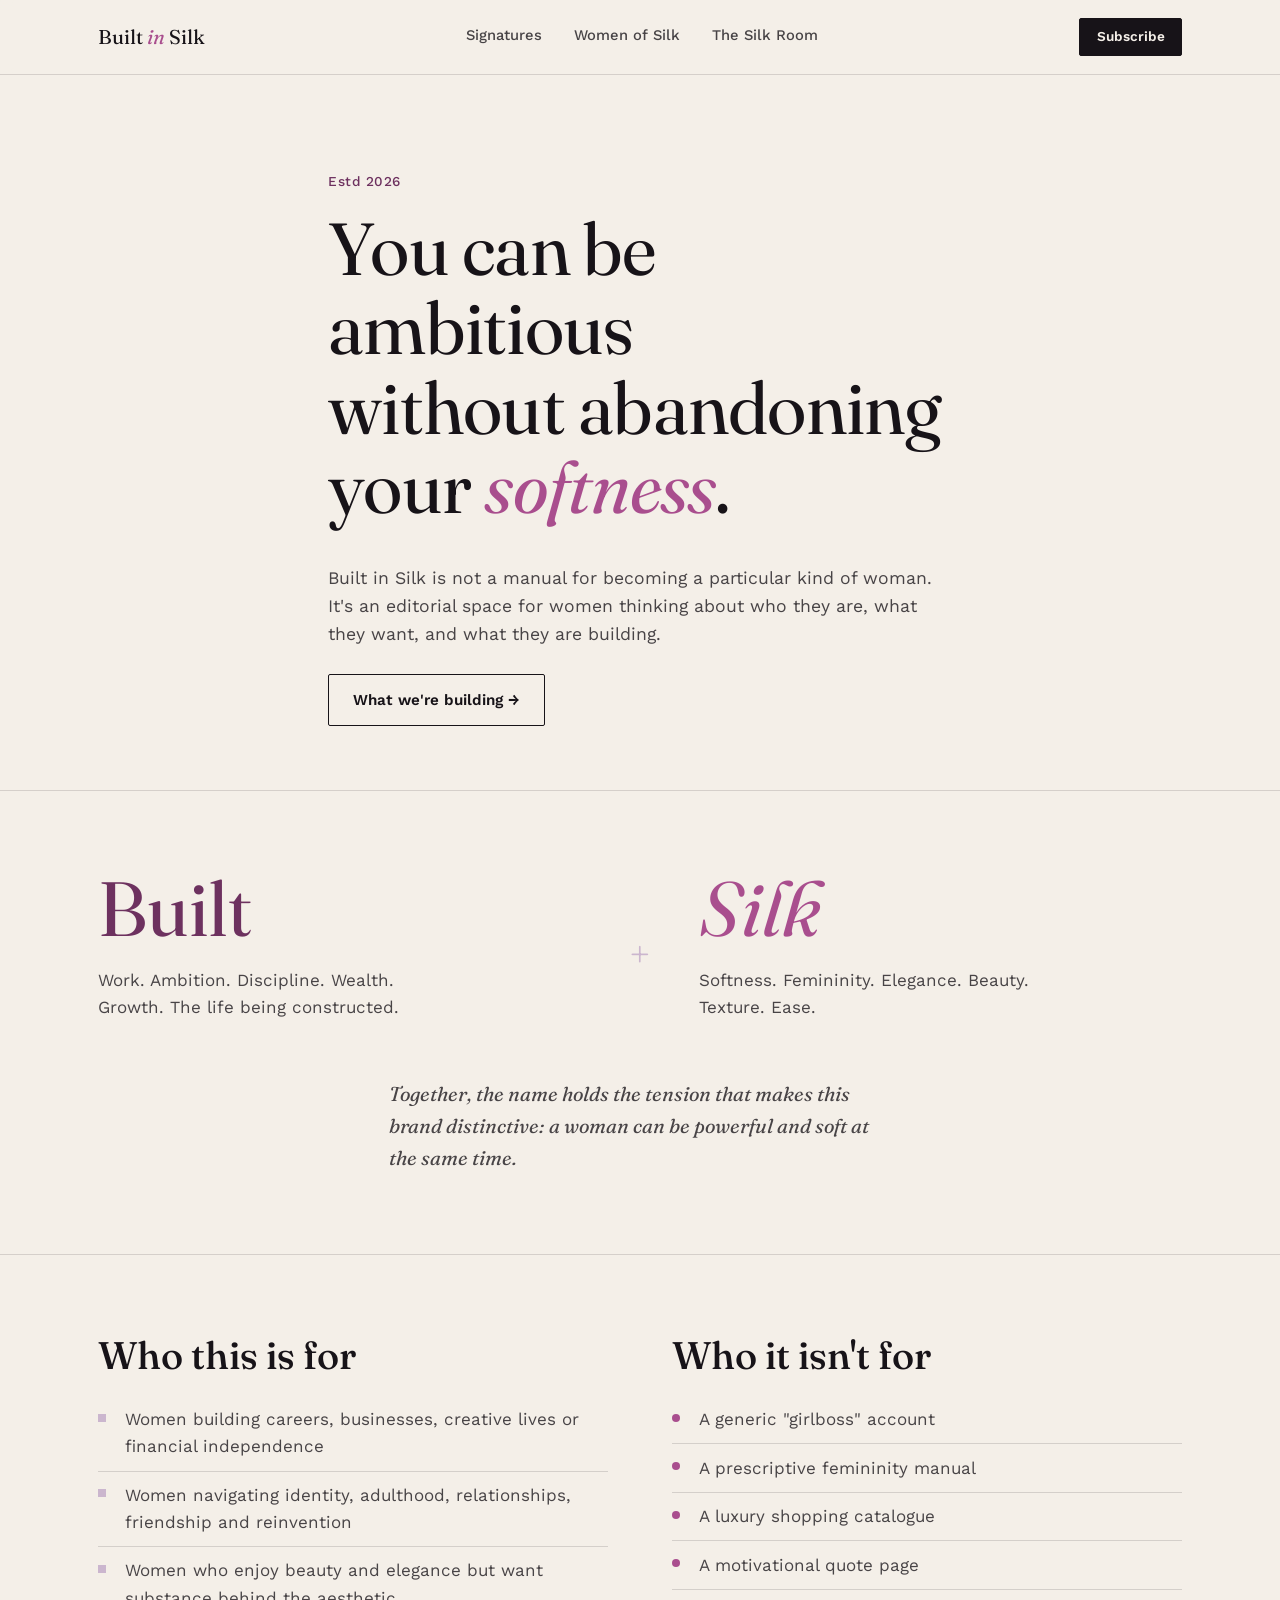
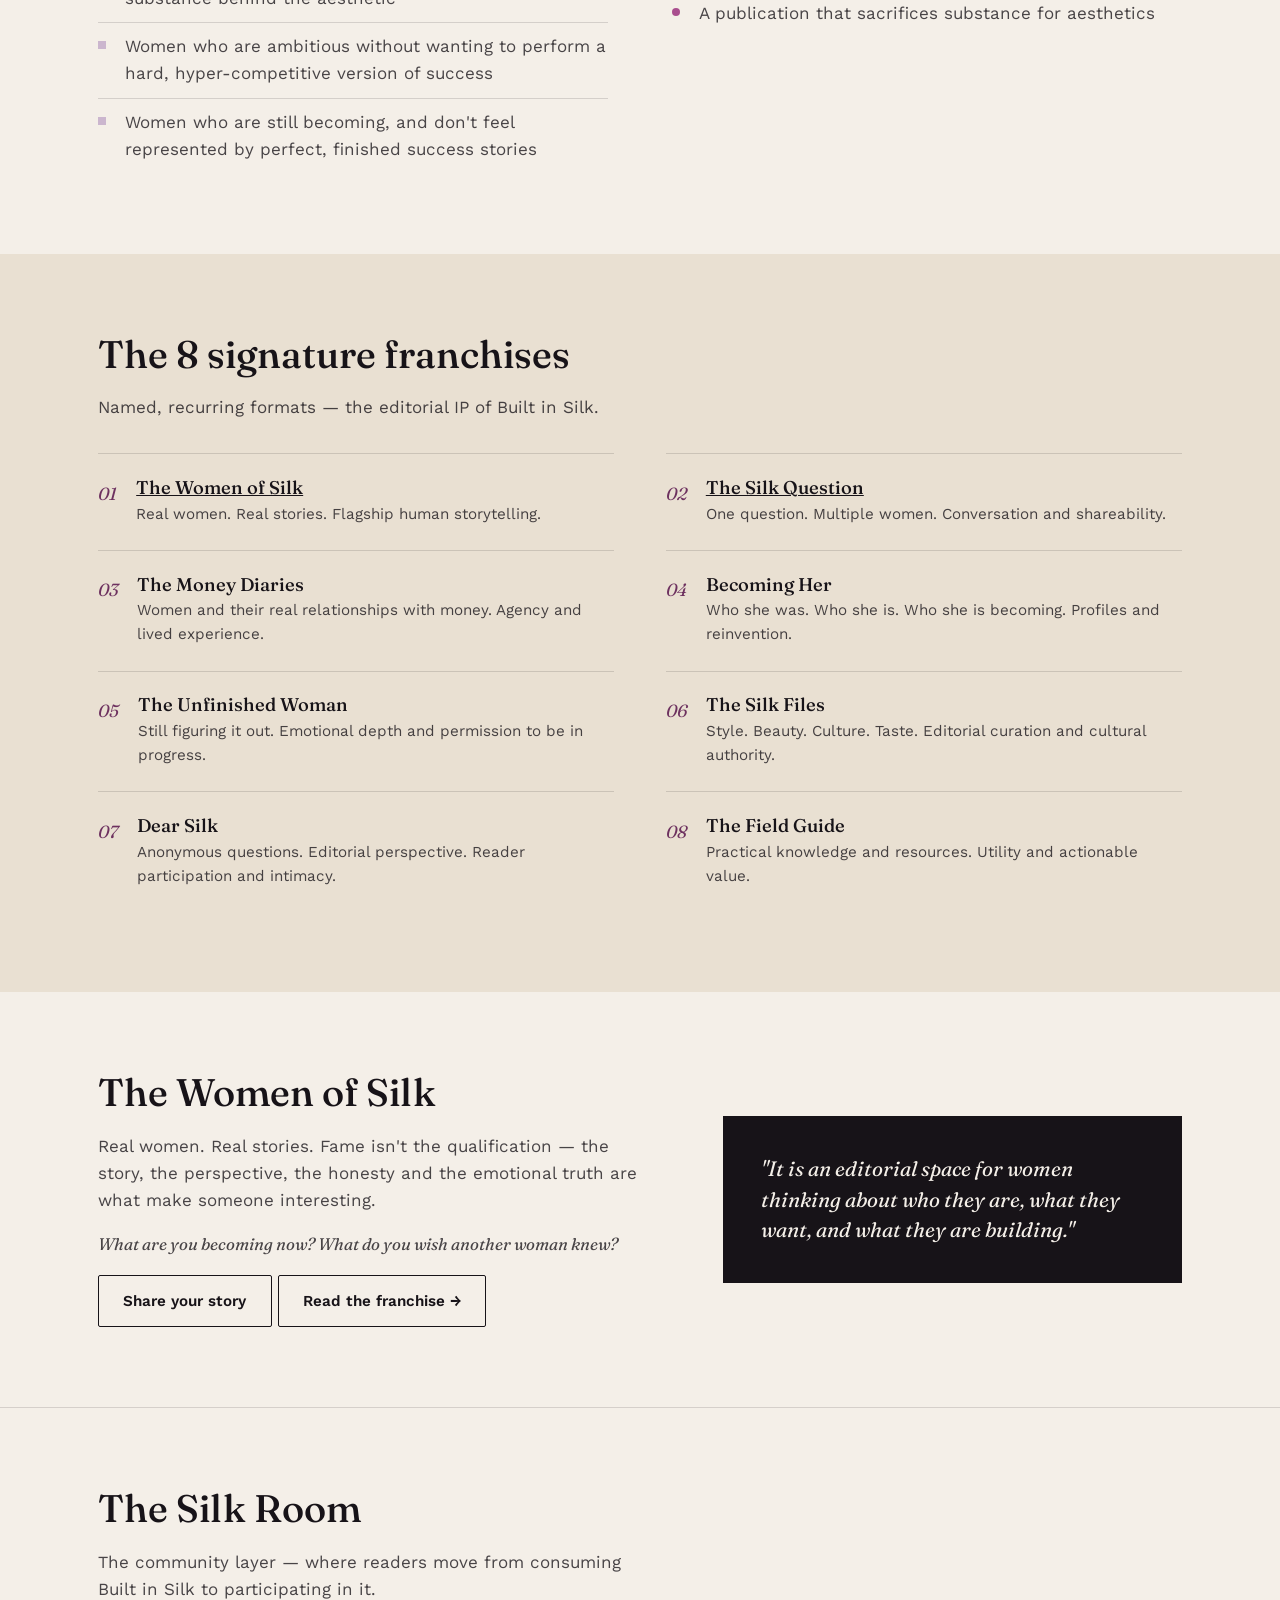
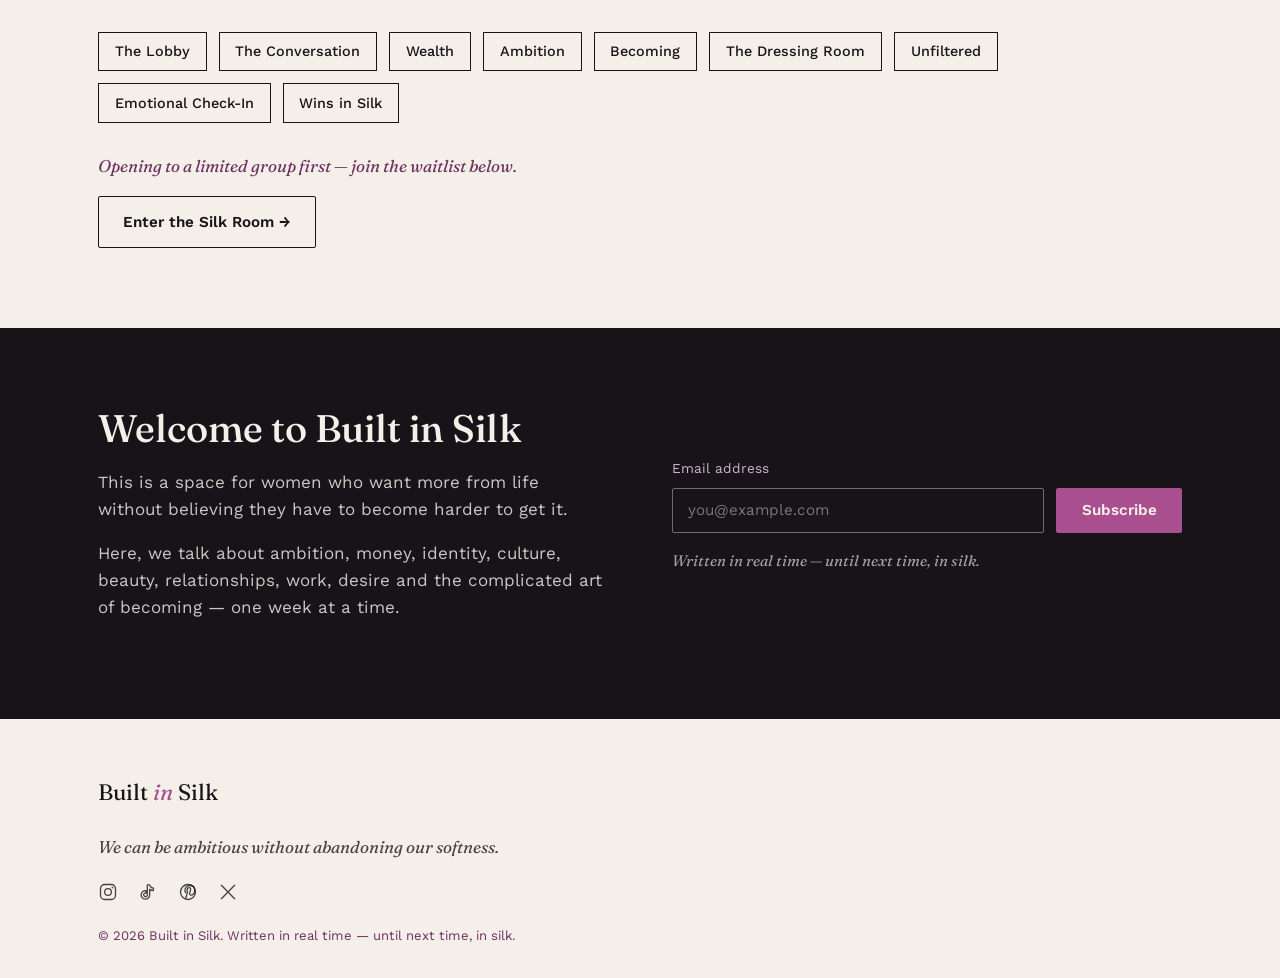
==== commit 2494ce96: "v3" ====
--- a/index.html
+++ b/index.html
@@ -26,13 +26,16 @@
     <a class="wordmark" href="#top">Built <em>in</em> Silk</a>
     <nav class="main-nav" aria-label="Primary">
       <div class="nav-item has-dropdown">
-        <a href="#franchises" class="nav-trigger" aria-haspopup="true">Silk Series</a>
+        <a href="#franchises" class="nav-trigger" aria-haspopup="true">Signatures</a>
         <ul class="dropdown">
-          <li><a href="#franchise-silk-question">The Silk Question</a></li> 
+          <li><a href="women-of-silk.html">The Women of Silk</a></li>
+          <li><a href="the-silk-question.html">The Silk Question</a></li>
           <li><a href="#franchise-money-diaries">The Money Diaries</a></li>
-          <li><a href="#franchise-field-guide">The Field Guide</a></li> 
+          <li><a href="#franchise-becoming-her">Becoming Her</a></li>
           <li><a href="#franchise-unfinished-woman">The Unfinished Woman</a></li>
-          <li><a href="#franchise-silk-files">The Silk Files</a></li> 
+          <li><a href="#franchise-silk-files">The Silk Files</a></li>
+          <li><a href="#franchise-dear-silk">Dear Silk</a></li>
+          <li><a href="#franchise-field-guide">The Field Guide</a></li>
         </ul>
       </div>
       <a href="#women">Women of Silk</a>
@@ -112,14 +115,17 @@
 
   <section class="franchises" id="franchises">
     <div class="wrap">
-      <h2>The 5 series</h2>
+      <h2>The 8 signature franchises</h2>
       <p class="section-lede">Named, recurring formats — the editorial IP of Built in Silk.</p>
-      <ol class="franchise-index"> 
-        <li id="franchise-silk-question"><span class="num">01</span><div><h3>The Silk Question</h3><p>One question. Multiple women. Conversation and shareability.</p></div></li>
-        <li id="franchise-money-diaries"><span class="num">02</span><div><h3>The Money Diaries</h3><p>Women and their real relationships with money. Agency and lived experience.</p></div></li>
-        <li id="franchise-field-guide"><span class="num">03</span><div><h3>The Field Guide</h3><p>Who she was. Who she is. Who she is becoming. Profiles and reinvention.</p></div></li>
-        <li id="franchise-unfinished-woman"><span class="num">04</span><div><h3>The Unfinished Woman</h3><p>Still figuring it out. Emotional depth and permission to be in progress.</p></div></li>
-        <li id="franchise-silk-files"><span class="num">05</span><div><h3>The Silk Files</h3><p>Style. Beauty. Culture. Taste. Editorial curation and cultural authority.</p></div></li> 
+      <ol class="franchise-index">
+        <li id="franchise-women-of-silk"><span class="num">01</span><div><h3><a href="women-of-silk.html">The Women of Silk</a></h3><p>Real women. Real stories. Flagship human storytelling.</p></div></li>
+        <li id="franchise-silk-question"><span class="num">02</span><div><h3><a href="the-silk-question.html">The Silk Question</a></h3><p>One question. Multiple women. Conversation and shareability.</p></div></li>
+        <li id="franchise-money-diaries"><span class="num">03</span><div><h3>The Money Diaries</h3><p>Women and their real relationships with money. Agency and lived experience.</p></div></li>
+        <li id="franchise-becoming-her"><span class="num">04</span><div><h3>Becoming Her</h3><p>Who she was. Who she is. Who she is becoming. Profiles and reinvention.</p></div></li>
+        <li id="franchise-unfinished-woman"><span class="num">05</span><div><h3>The Unfinished Woman</h3><p>Still figuring it out. Emotional depth and permission to be in progress.</p></div></li>
+        <li id="franchise-silk-files"><span class="num">06</span><div><h3>The Silk Files</h3><p>Style. Beauty. Culture. Taste. Editorial curation and cultural authority.</p></div></li>
+        <li id="franchise-dear-silk"><span class="num">07</span><div><h3>Dear Silk</h3><p>Anonymous questions. Editorial perspective. Reader participation and intimacy.</p></div></li>
+        <li id="franchise-field-guide"><span class="num">08</span><div><h3>The Field Guide</h3><p>Practical knowledge and resources. Utility and actionable value.</p></div></li>
       </ol>
     </div>
   </section>
